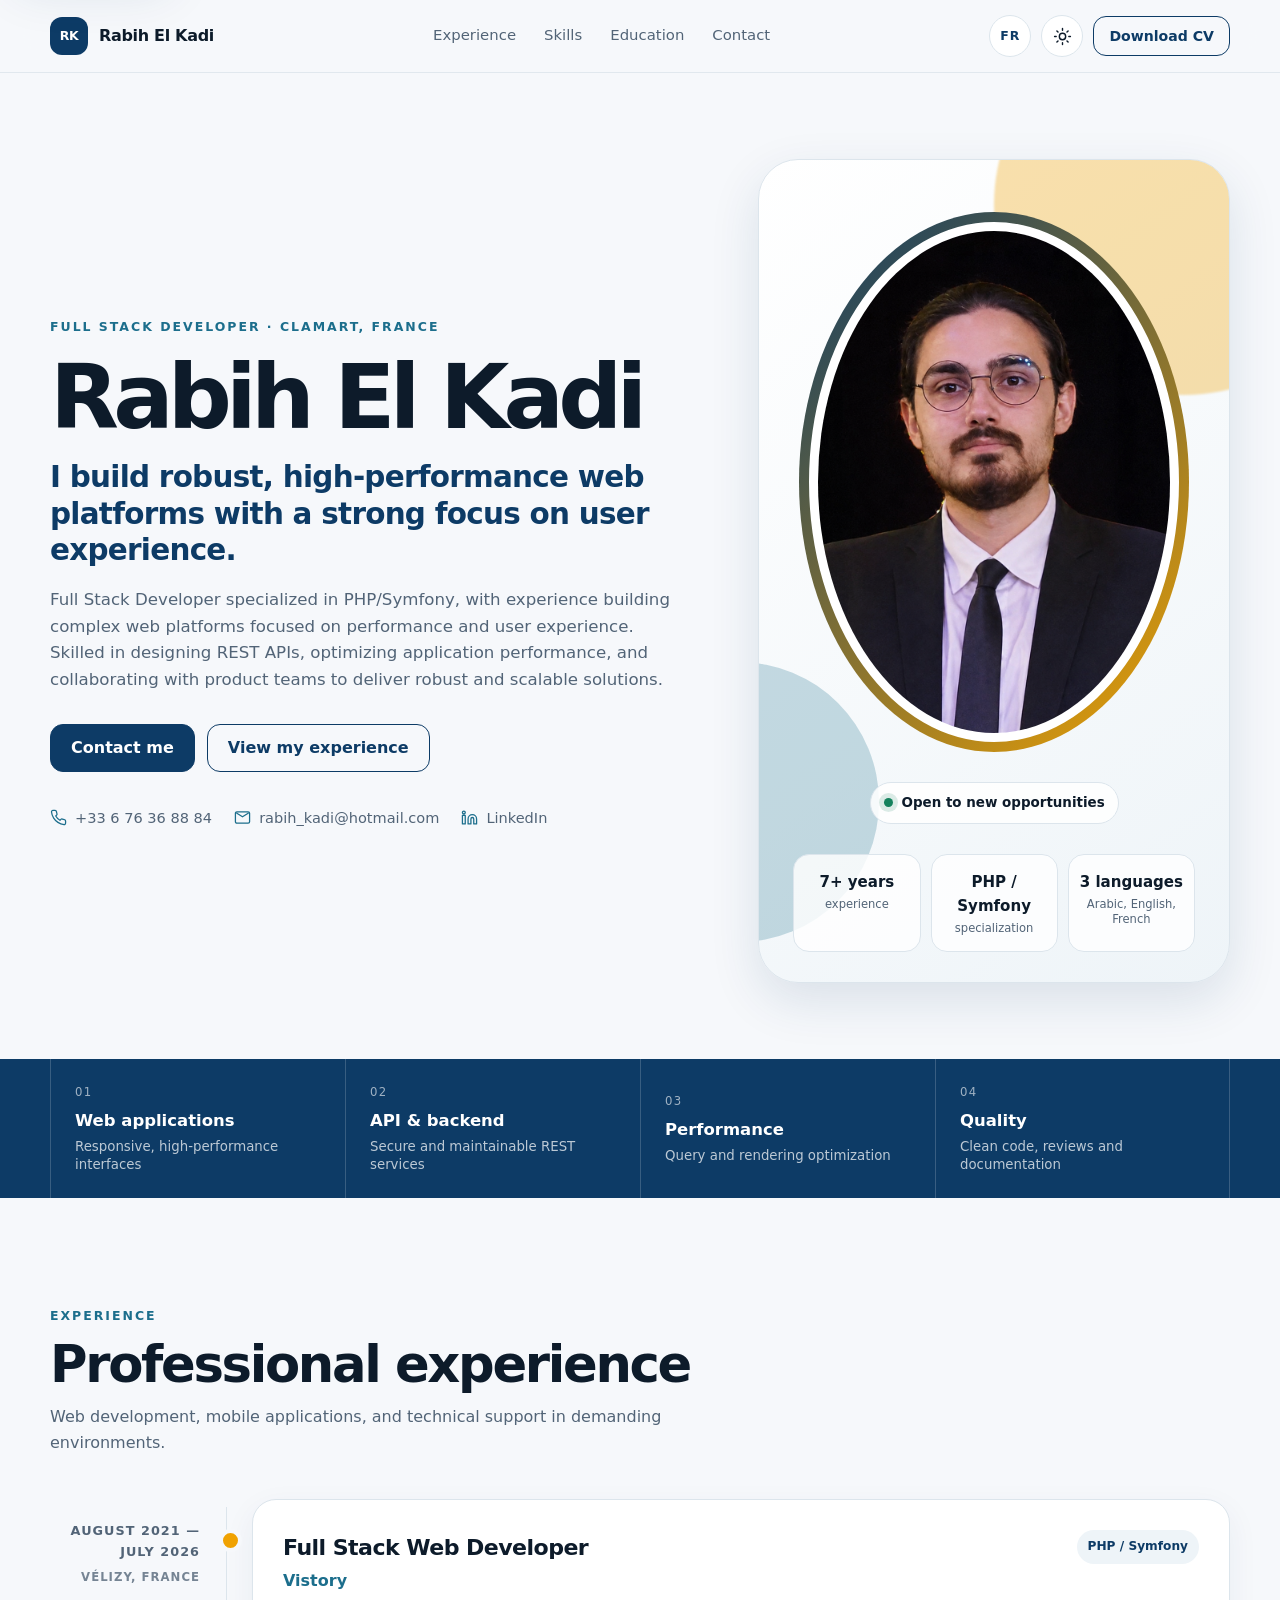
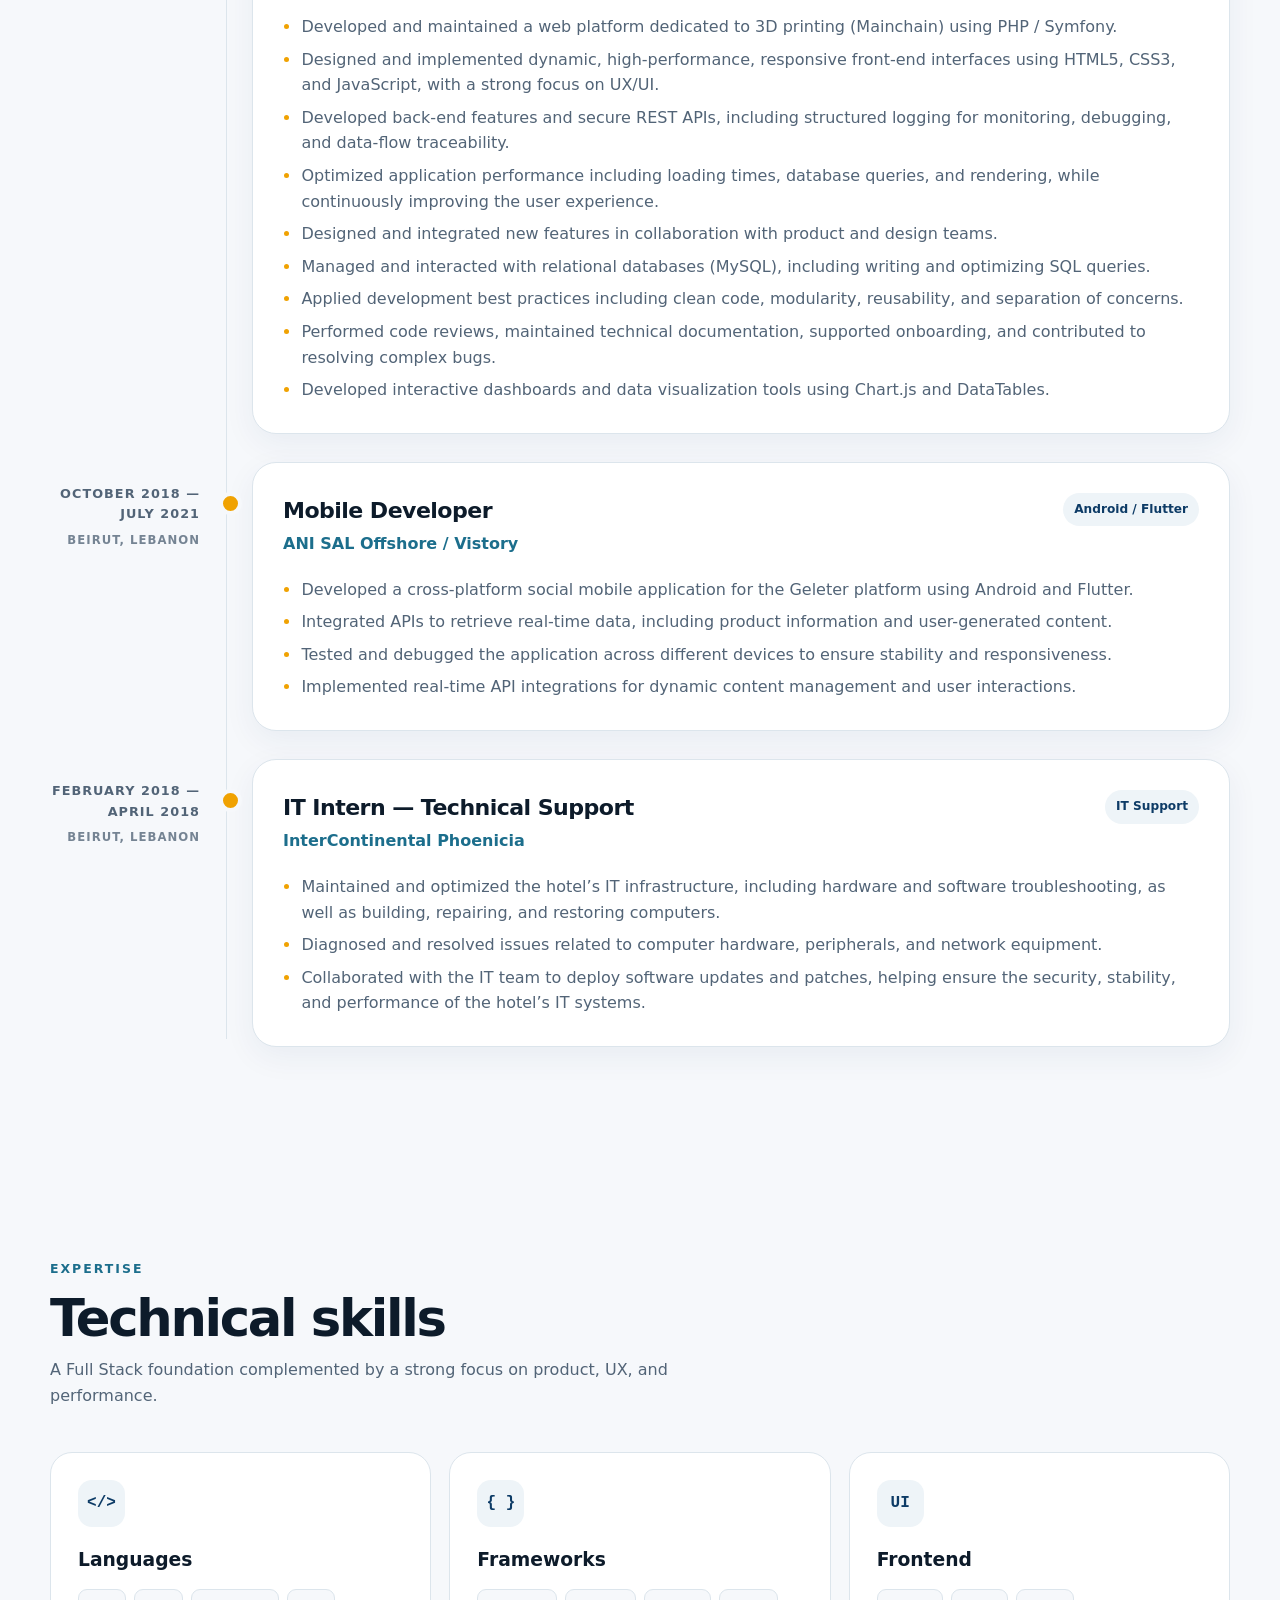
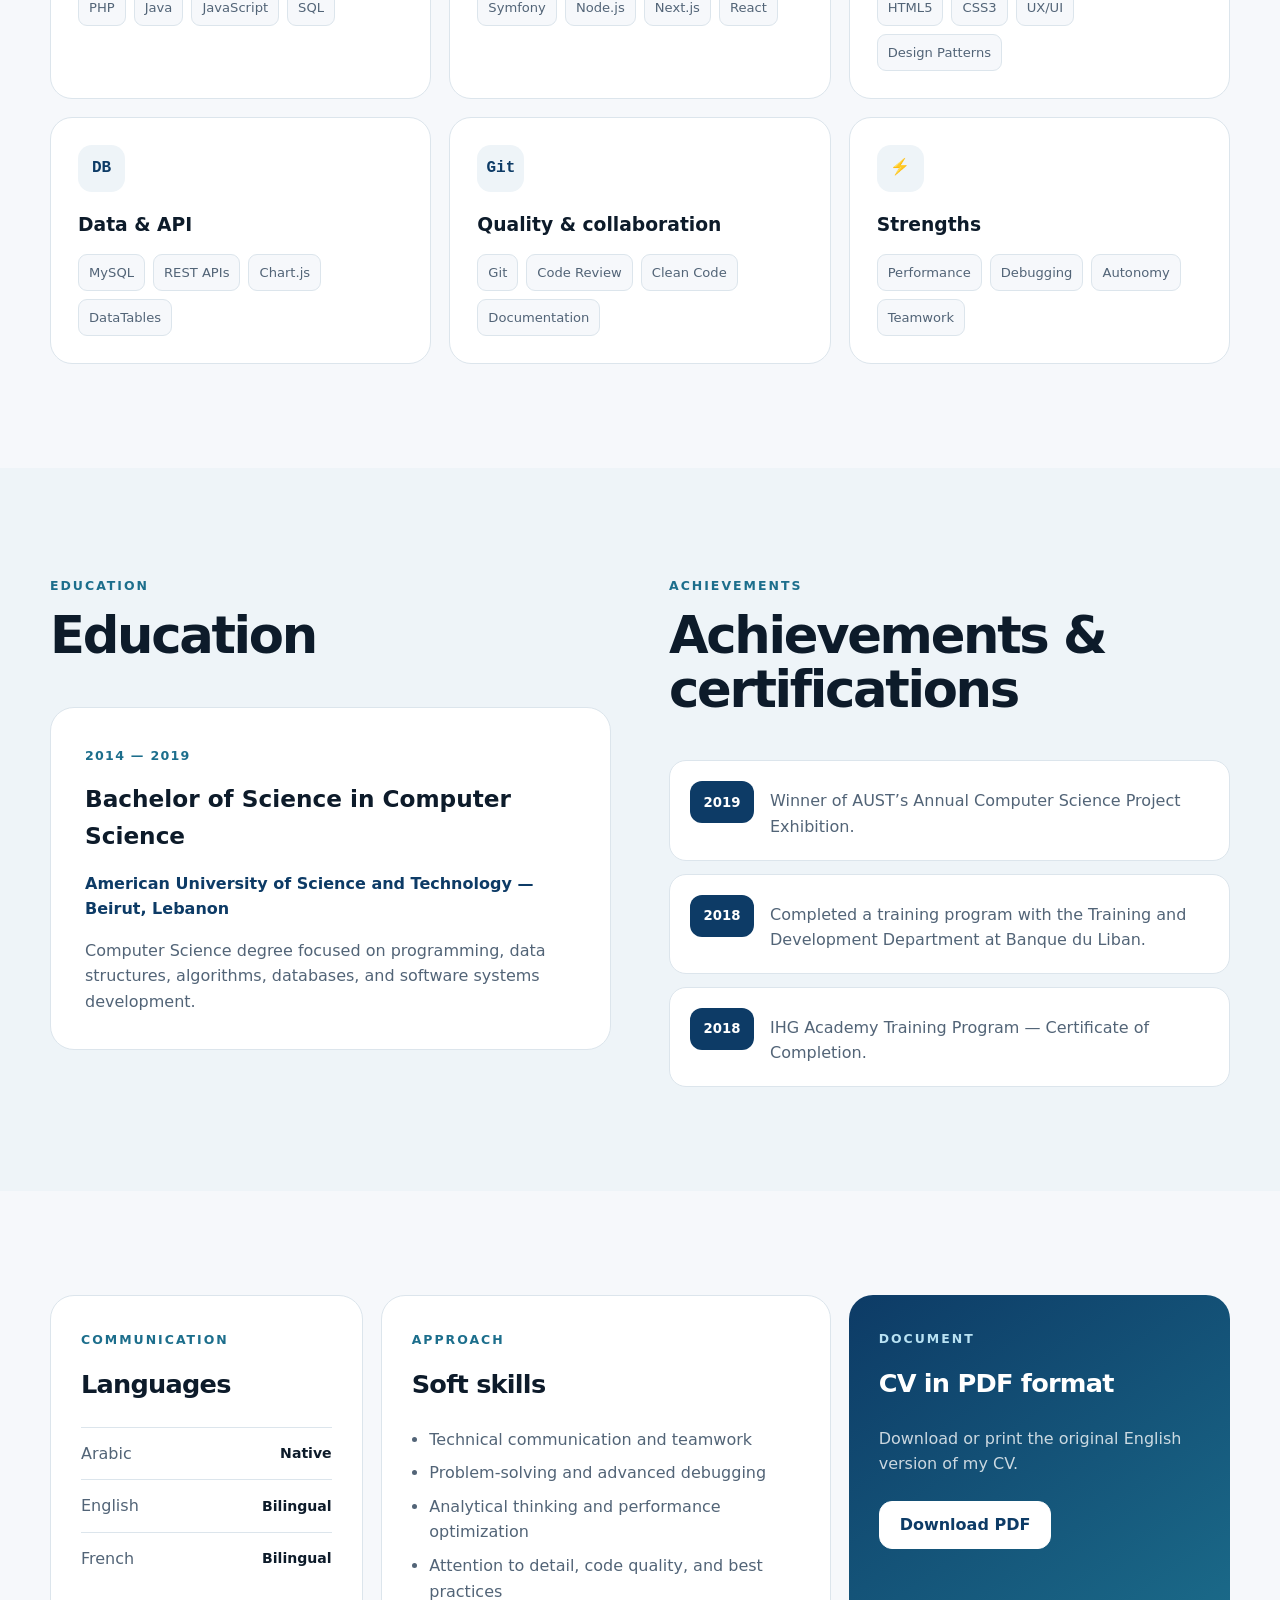
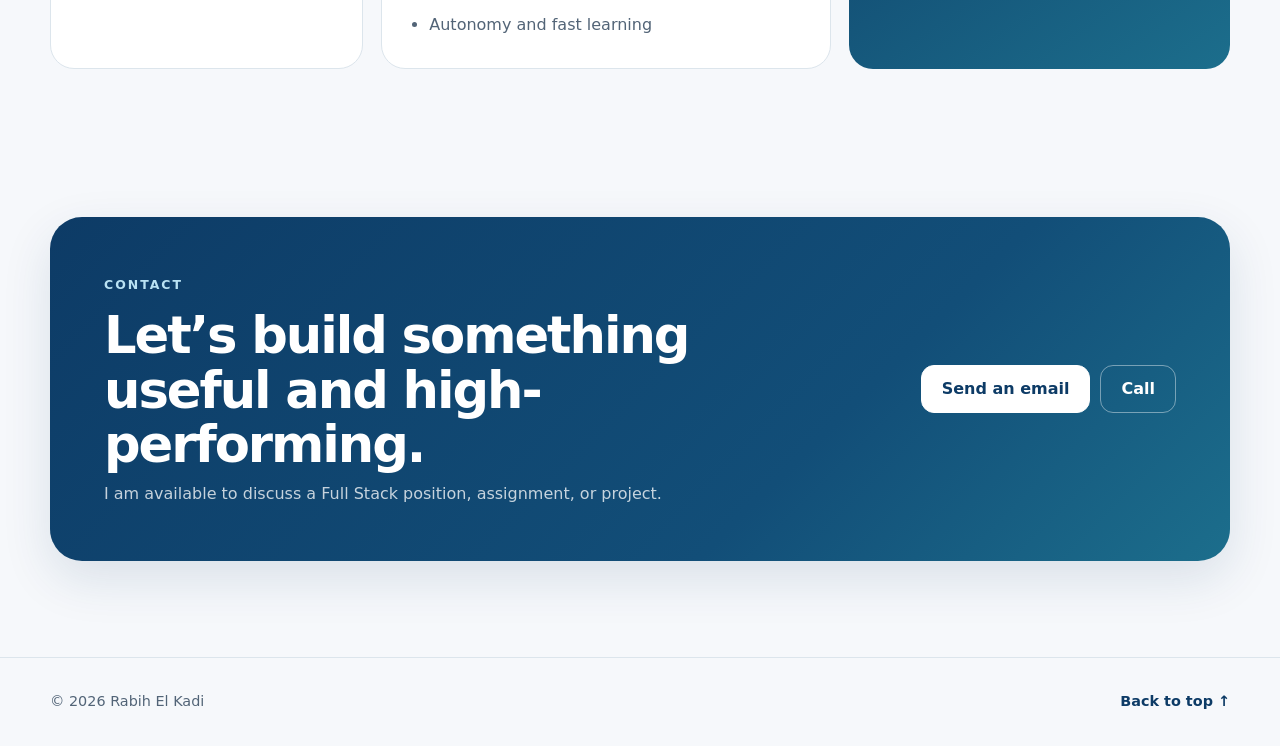
==== en.html @ 02b6abef "Add files via upload Added french/english variation" ====
<!DOCTYPE html>

<html data-theme="light" lang="en">
<head>
<meta charset="utf-8"/>
<meta content="width=device-width, initial-scale=1" name="viewport"/>
<meta content="Online CV of Rabih El Kadi, Full Stack Developer specialized in PHP, Symfony, JavaScript, REST APIs, and web performance." name="description"/>
<meta content="#0d3b66" name="theme-color"/>
<meta content="Rabih El Kadi — Full Stack Developer" property="og:title"/>
<meta content="Full Stack Developer specialized in PHP/Symfony, REST APIs, web performance, and user experience." property="og:description"/>
<meta content="website" property="og:type"/><meta content="en_US" property="og:locale"/>
<title>Rabih El Kadi — Full Stack Developer</title>
<link href="data:image/svg+xml,%3Csvg xmlns='http://www.w3.org/2000/svg' viewBox='0 0 64 64'%3E%3Crect width='64' height='64' rx='16' fill='%230d3b66'/%3E%3Ctext x='50%25' y='54%25' text-anchor='middle' dominant-baseline='middle' font-family='Arial' font-size='26' font-weight='700' fill='white'%3ERK%3C/text%3E%3C/svg%3E" rel="icon"/><link href="index.html" hreflang="fr" rel="alternate"/><link href="en.html" hreflang="en" rel="alternate"/><link href="index.html" hreflang="x-default" rel="alternate"/>
<link href="styles.css" rel="stylesheet"/>
<script type="application/ld+json">
{
  "@context": "https://schema.org",
  "@type": "Person",
  "name": "Rabih El Kadi",
  "jobTitle": "Full Stack Developer",
  "email": "mailto:rabih_kadi@hotmail.com",
  "telephone": "+33676368884",
  "address": {
    "@type": "PostalAddress",
    "addressLocality": "Clamart",
    "postalCode": "92140",
    "addressCountry": "FR"
  },
  "sameAs": [
    "https://www.linkedin.com/in/rabihelkadi/"
  ]
}
</script>
</head>
<body>
<a class="skip-link" href="#main">Skip to content</a>
<header class="site-header" id="top">
<div class="nav-shell">
<a aria-label="Rabih El Kadi home" class="brand" href="#top">
<span class="brand-mark">RK</span>
<span>Rabih El Kadi</span>
</a>
<nav aria-label="Main navigation" class="desktop-nav">
<a href="#experience">Experience</a>
<a href="#competences">Skills</a>
<a href="#formation">Education</a>
<a href="#contact">Contact</a>
</nav>
<div class="header-actions"><a aria-label="Voir le site en français" class="language-toggle" href="index.html" hreflang="fr" title="Version française">FR</a>
<button aria-label="Enable dark theme" class="icon-button" id="theme-toggle" title="Change theme" type="button">
<svg aria-hidden="true" class="sun-icon" viewbox="0 0 24 24"><path d="M12 4V2m0 20v-2M4 12H2m20 0h-2m-2.34-5.66 1.42-1.42M4.92 19.08l1.42-1.42m0-11.32L4.92 4.92m14.16 14.16-1.42-1.42M16 12a4 4 0 1 1-8 0 4 4 0 0 1 8 0Z"></path></svg>
<svg aria-hidden="true" class="moon-icon" viewbox="0 0 24 24"><path d="M21 12.79A9 9 0 1 1 11.21 3 7 7 0 0 0 21 12.79Z"></path></svg>
</button>
<a class="button button-small button-outline" download="" href="assets/Rabih-El-Kadi-CV-EN.pdf">Download CV</a>
</div>
</div>
</header>
<main id="main">
<section aria-labelledby="hero-title" class="hero section-shell">
<div class="hero-copy reveal">
<span class="eyebrow">Full Stack Developer · Clamart, France</span>
<h1 id="hero-title">Rabih El Kadi</h1>
<p class="hero-title">I build robust, high-performance web platforms with a strong focus on user experience.</p>
<p class="hero-summary">Full Stack Developer specialized in PHP/Symfony, with experience building complex web platforms focused on performance and user experience. Skilled in designing REST APIs, optimizing application performance, and collaborating with product teams to deliver robust and scalable solutions.</p>
<div class="hero-actions">
<a class="button" href="mailto:rabih_kadi@hotmail.com">Contact me</a>
<a class="button button-outline" href="#experience">View my experience</a>
</div>
<div aria-label="Main contact details" class="contact-row">
<a href="tel:+33676368884">
<svg aria-hidden="true" viewbox="0 0 24 24"><path d="M22 16.92v3a2 2 0 0 1-2.18 2 19.79 19.79 0 0 1-8.63-3.07 19.5 19.5 0 0 1-6-6A19.79 19.79 0 0 1 2.12 4.18 2 2 0 0 1 4.11 2h3a2 2 0 0 1 2 1.72c.13.96.36 1.9.69 2.8a2 2 0 0 1-.45 2.11L8.09 9.91a16 16 0 0 0 6 6l1.28-1.28a2 2 0 0 1 2.11-.45c.9.33 1.84.56 2.8.69A2 2 0 0 1 22 16.92Z"></path></svg>
            +33 6 76 36 88 84
          </a>
<a href="mailto:rabih_kadi@hotmail.com">
<svg aria-hidden="true" viewbox="0 0 24 24"><path d="M4 4h16a2 2 0 0 1 2 2v12a2 2 0 0 1-2 2H4a2 2 0 0 1-2-2V6a2 2 0 0 1 2-2Zm0 2 8 5 8-5"></path></svg>
            rabih_kadi@hotmail.com
          </a>
<a href="https://www.linkedin.com/in/rabihelkadi/" rel="noreferrer" target="_blank">
<svg aria-hidden="true" viewbox="0 0 24 24"><path d="M16 8a6 6 0 0 1 6 6v7h-4v-7a2 2 0 0 0-4 0v7h-4v-7a6 6 0 0 1 6-6ZM2 9h4v12H2zM4 3a2 2 0 1 1 0 4 2 2 0 0 1 0-4Z"></path></svg>
            LinkedIn
          </a>
</div>
</div>
<div aria-label="Portrait of Rabih El Kadi" class="hero-visual reveal">
<div class="portrait-card">
<div class="portrait-ring">
<img alt="Professional portrait of Rabih El Kadi" height="520" src="assets/rabih-profile.png" width="520"/>
</div>
<div class="availability"><span></span>Open to new opportunities</div>
<div class="quick-facts">
<div><strong>7+ years</strong><span>experience</span></div>
<div><strong>PHP / Symfony</strong><span>specialization</span></div>
<div><strong>3 languages</strong><span>Arabic, English, French</span></div>
</div>
</div>
</div>
</section>
<section aria-label="Areas of expertise" class="impact-strip">
<div class="section-shell impact-grid">
<div><span>01</span><strong>Web applications</strong><small>Responsive, high-performance interfaces</small></div>
<div><span>02</span><strong>API &amp; backend</strong><small>Secure and maintainable REST services</small></div>
<div><span>03</span><strong>Performance</strong><small>Query and rendering optimization</small></div>
<div><span>04</span><strong>Quality</strong><small>Clean code, reviews and documentation</small></div>
</div>
</section>
<section aria-labelledby="experience-title" class="content-section section-shell" id="experience">
<div class="section-heading reveal">
<span class="eyebrow">Experience</span>
<h2 id="experience-title">Professional experience</h2>
<p>Web development, mobile applications, and technical support in demanding environments.</p>
</div>
<div class="timeline">
<article class="timeline-item reveal">
<div class="timeline-meta">
<span>August 2021 — July 2026</span>
<span>Vélizy, France</span>
</div>
<div class="timeline-card">
<div class="role-heading">
<div><h3>Full Stack Web Developer</h3><p>Vistory</p></div>
<span class="role-tag">PHP / Symfony</span>
</div>
<ul>
<li>Developed and maintained a web platform dedicated to 3D printing (Mainchain) using PHP / Symfony.</li>
<li>Designed and implemented dynamic, high-performance, responsive front-end interfaces using HTML5, CSS3, and JavaScript, with a strong focus on UX/UI.</li>
<li>Developed back-end features and secure REST APIs, including structured logging for monitoring, debugging, and data-flow traceability.</li>
<li>Optimized application performance including loading times, database queries, and rendering, while continuously improving the user experience.</li>
<li>Designed and integrated new features in collaboration with product and design teams.</li>
<li>Managed and interacted with relational databases (MySQL), including writing and optimizing SQL queries.</li>
<li>Applied development best practices including clean code, modularity, reusability, and separation of concerns.</li>
<li>Performed code reviews, maintained technical documentation, supported onboarding, and contributed to resolving complex bugs.</li>
<li>Developed interactive dashboards and data visualization tools using Chart.js and DataTables.</li>
</ul>
</div>
</article>
<article class="timeline-item reveal">
<div class="timeline-meta">
<span>October 2018 — July 2021</span>
<span>Beirut, Lebanon</span>
</div>
<div class="timeline-card">
<div class="role-heading">
<div><h3>Mobile Developer</h3><p>ANI SAL Offshore / Vistory</p></div>
<span class="role-tag">Android / Flutter</span>
</div>
<ul>
<li>Developed a cross-platform social mobile application for the Geleter platform using Android and Flutter.</li>
<li>Integrated APIs to retrieve real-time data, including product information and user-generated content.</li>
<li>Tested and debugged the application across different devices to ensure stability and responsiveness.</li>
<li>Implemented real-time API integrations for dynamic content management and user interactions.</li>
</ul>
</div>
</article>
<article class="timeline-item reveal">
<div class="timeline-meta">
<span>February 2018 — April 2018</span>
<span>Beirut, Lebanon</span>
</div>
<div class="timeline-card">
<div class="role-heading">
<div><h3>IT Intern — Technical Support</h3><p>InterContinental Phoenicia</p></div>
<span class="role-tag">IT Support</span>
</div>
<ul>
<li>Maintained and optimized the hotel’s IT infrastructure, including hardware and software troubleshooting, as well as building, repairing, and restoring computers.</li>
<li>Diagnosed and resolved issues related to computer hardware, peripherals, and network equipment.</li>
<li>Collaborated with the IT team to deploy software updates and patches, helping ensure the security, stability, and performance of the hotel’s IT systems.</li>
</ul>
</div>
</article>
</div>
</section>
<section aria-labelledby="skills-title" class="content-section section-shell" id="competences">
<div class="section-heading reveal">
<span class="eyebrow">Expertise</span>
<h2 id="skills-title">Technical skills</h2>
<p>A Full Stack foundation complemented by a strong focus on product, UX, and performance.</p>
</div>
<div class="skills-grid">
<article class="skill-card reveal">
<div class="skill-icon">&lt;/&gt;</div>
<h3>Languages</h3>
<div class="tag-list"><span>PHP</span><span>Java</span><span>JavaScript</span><span>SQL</span></div>
</article>
<article class="skill-card reveal">
<div class="skill-icon">{ }</div>
<h3>Frameworks</h3>
<div class="tag-list"><span>Symfony</span><span>Node.js</span><span>Next.js</span><span>React</span></div>
</article>
<article class="skill-card reveal">
<div class="skill-icon">UI</div>
<h3>Frontend</h3>
<div class="tag-list"><span>HTML5</span><span>CSS3</span><span>UX/UI</span><span>Design Patterns</span></div>
</article>
<article class="skill-card reveal">
<div class="skill-icon">DB</div>
<h3>Data &amp; API</h3>
<div class="tag-list"><span>MySQL</span><span>REST APIs</span><span>Chart.js</span><span>DataTables</span></div>
</article>
<article class="skill-card reveal">
<div class="skill-icon">Git</div>
<h3>Quality &amp; collaboration</h3>
<div class="tag-list"><span>Git</span><span>Code Review</span><span>Clean Code</span><span>Documentation</span></div>
</article>
<article class="skill-card reveal">
<div class="skill-icon">⚡</div>
<h3>Strengths</h3>
<div class="tag-list"><span>Performance</span><span>Debugging</span><span>Autonomy</span><span>Teamwork</span></div>
</article>
</div>
</section>
<section aria-labelledby="education-title" class="content-section alternate" id="formation">
<div class="section-shell two-column">
<div>
<div class="section-heading reveal">
<span class="eyebrow">Education</span>
<h2 id="education-title">Education</h2>
</div>
<article class="feature-card reveal">
<span class="feature-year">2014 — 2019</span>
<h3>Bachelor of Science in Computer Science</h3>
<p class="feature-place">American University of Science and Technology — Beirut, Lebanon</p>
<p>Computer Science degree focused on programming, data structures, algorithms, databases, and software systems development.</p>
</article>
</div>
<div>
<div class="section-heading reveal">
<span class="eyebrow">Achievements</span>
<h2>Achievements &amp; certifications</h2>
</div>
<div class="achievement-list">
<div class="achievement reveal"><span>2019</span><p>Winner of AUST’s Annual Computer Science Project Exhibition.</p></div>
<div class="achievement reveal"><span>2018</span><p>Completed a training program with the Training and Development Department at Banque du Liban.</p></div>
<div class="achievement reveal"><span>2018</span><p>IHG Academy Training Program — Certificate of Completion.</p></div>
</div>
</div>
</div>
</section>
<section aria-labelledby="languages-title" class="content-section section-shell">
<div class="three-column">
<article class="info-card reveal">
<span class="eyebrow">Communication</span>
<h2 id="languages-title">Languages</h2>
<div class="language-row"><span>Arabic</span><strong>Native</strong></div>
<div class="language-row"><span>English</span><strong>Bilingual</strong></div>
<div class="language-row"><span>French</span><strong>Bilingual</strong></div>
</article>
<article class="info-card reveal">
<span class="eyebrow">Approach</span>
<h2>Soft skills</h2>
<ul class="plain-list">
<li>Technical communication and teamwork</li>
<li>Problem-solving and advanced debugging</li>
<li>Analytical thinking and performance optimization</li>
<li>Attention to detail, code quality, and best practices</li>
<li>Autonomy and fast learning</li>
</ul>
</article>
<article class="info-card accent-card reveal">
<span class="eyebrow">Document</span>
<h2>CV in PDF format</h2>
<p>Download or print the original English version of my CV.</p>
<a class="button button-light" download="" href="assets/Rabih-El-Kadi-CV-EN.pdf">Download PDF</a>
</article>
</div>
</section>
<section aria-labelledby="contact-title" class="contact-section" id="contact">
<div class="section-shell contact-card reveal">
<div>
<span class="eyebrow">Contact</span>
<h2 id="contact-title">Let’s build something useful and high-performing.</h2>
<p>I am available to discuss a Full Stack position, assignment, or project.</p>
</div>
<div class="contact-actions">
<a class="button button-light" href="mailto:rabih_kadi@hotmail.com">Send an email</a>
<a class="button button-ghost" href="tel:+33676368884">Call</a>
</div>
</div>
</section>
</main>
<footer>
<div class="section-shell footer-shell">
<p>© <span id="year"></span> Rabih El Kadi</p>
<a href="#top">Back to top ↑</a>
</div>
</footer>
<script src="script.js"></script>
</body>
</html>
---- styles.css ----
:root {
  --bg: #f6f8fb;
  --surface: #ffffff;
  --surface-soft: #eef4f8;
  --text: #0d1b2a;
  --muted: #526477;
  --line: #dce5ec;
  --primary: #0d3b66;
  --primary-2: #1c6e8c;
  --accent: #f0a202;
  --success: #16825d;
  --shadow: 0 18px 50px rgba(13, 59, 102, .12);
  --radius: 24px;
  --max: 1180px;
}

html[data-theme="dark"] {
  --bg: #08111c;
  --surface: #101e2c;
  --surface-soft: #132638;
  --text: #eef5fb;
  --muted: #a9bac8;
  --line: #263b4d;
  --primary: #6bb6dc;
  --primary-2: #8ac8e8;
  --accent: #ffc857;
  --shadow: 0 18px 50px rgba(0,0,0,.25);
}

* { box-sizing: border-box; }
html { scroll-behavior: smooth; }
body {
  margin: 0;
  font-family: Inter, ui-sans-serif, system-ui, -apple-system, BlinkMacSystemFont, "Segoe UI", sans-serif;
  background: var(--bg);
  color: var(--text);
  line-height: 1.6;
  -webkit-font-smoothing: antialiased;
}
a { color: inherit; text-decoration: none; }
button, a { -webkit-tap-highlight-color: transparent; }
img { max-width: 100%; display: block; }
svg { fill: none; stroke: currentColor; stroke-width: 1.8; stroke-linecap: round; stroke-linejoin: round; }

.skip-link { position: fixed; left: 1rem; top: -5rem; z-index: 999; background: var(--surface); padding: .8rem 1rem; border-radius: 10px; box-shadow: var(--shadow); }
.skip-link:focus { top: 1rem; }
.section-shell { width: min(calc(100% - 40px), var(--max)); margin: 0 auto; }
.content-section { padding: 104px 0; }
.alternate { background: var(--surface-soft); }

.site-header {
  position: sticky;
  top: 0;
  z-index: 100;
  border-bottom: 1px solid color-mix(in srgb, var(--line) 82%, transparent);
  background: color-mix(in srgb, var(--bg) 85%, transparent);
  backdrop-filter: blur(18px);
}
.nav-shell { min-height: 72px; width: min(calc(100% - 40px), var(--max)); margin: 0 auto; display: flex; align-items: center; justify-content: space-between; gap: 24px; }
.brand { display: inline-flex; align-items: center; gap: 11px; font-weight: 800; letter-spacing: -.02em; }
.brand-mark { width: 38px; height: 38px; display: grid; place-items: center; border-radius: 12px; background: var(--primary); color: var(--surface); font-size: .78rem; }
html[data-theme="dark"] .brand-mark { color: #08111c; }
.desktop-nav { display: flex; gap: 28px; font-size: .93rem; color: var(--muted); }
.desktop-nav a { transition: color .2s ease; }
.desktop-nav a:hover { color: var(--primary); }
.header-actions { display: flex; align-items: center; gap: 10px; }
.language-toggle {
  min-width: 42px;
  height: 42px;
  display: inline-grid;
  place-items: center;
  padding: 0 10px;
  border-radius: 999px;
  border: 1px solid var(--line);
  background: var(--surface);
  color: var(--primary);
  font-size: .78rem;
  font-weight: 850;
  letter-spacing: .08em;
  transition: transform .2s ease, border-color .2s ease, background .2s ease;
}
.language-toggle:hover {
  transform: translateY(-1px);
  border-color: var(--primary);
  background: var(--surface-soft);
}

.icon-button { width: 42px; height: 42px; display: grid; place-items: center; border-radius: 50%; border: 1px solid var(--line); color: var(--text); background: var(--surface); cursor: pointer; }
.icon-button svg { width: 19px; }
.moon-icon { display: none; }
html[data-theme="dark"] .sun-icon { display: none; }
html[data-theme="dark"] .moon-icon { display: block; }

.button { display: inline-flex; align-items: center; justify-content: center; gap: 8px; min-height: 48px; padding: 0 20px; border-radius: 13px; background: var(--primary); color: #fff; font-weight: 750; border: 1px solid var(--primary); transition: transform .2s ease, box-shadow .2s ease, background .2s ease; }
.button:hover { transform: translateY(-2px); box-shadow: 0 12px 24px rgba(13,59,102,.18); }
.button-small { min-height: 40px; padding: 0 15px; font-size: .88rem; }
.button-outline { background: transparent; color: var(--primary); }
.button-light { background: #fff; color: #0d3b66; border-color: #fff; }
.button-ghost { background: transparent; color: #fff; border-color: rgba(255,255,255,.42); }

.hero { min-height: calc(100vh - 72px); padding: 86px 0 76px; display: grid; grid-template-columns: 1.15fr .85fr; align-items: center; gap: 70px; }
.eyebrow { display: inline-block; color: var(--primary-2); font-size: .78rem; line-height: 1.2; text-transform: uppercase; letter-spacing: .16em; font-weight: 850; }
.hero h1 { margin: 18px 0 6px; font-size: clamp(3.3rem, 7vw, 6.4rem); line-height: .92; letter-spacing: -.065em; }
.hero-title { margin: 20px 0 18px; max-width: 760px; font-size: clamp(1.3rem, 2.3vw, 2rem); line-height: 1.25; letter-spacing: -.025em; font-weight: 720; color: var(--primary); }
.hero-summary { margin: 0; max-width: 760px; color: var(--muted); font-size: 1.04rem; }
.hero-actions { display: flex; flex-wrap: wrap; gap: 12px; margin-top: 30px; }
.contact-row { margin-top: 34px; display: flex; flex-wrap: wrap; gap: 12px 22px; color: var(--muted); font-size: .91rem; }
.contact-row a { display: inline-flex; gap: 8px; align-items: center; }
.contact-row svg { width: 17px; height: 17px; color: var(--primary-2); }

.hero-visual { position: relative; }
.portrait-card { position: relative; min-height: 600px; padding: 44px 34px 30px; border: 1px solid var(--line); border-radius: 40px; background: linear-gradient(145deg, var(--surface), var(--surface-soft)); box-shadow: var(--shadow); overflow: hidden; }
.portrait-card::before { content: ""; position: absolute; width: 380px; height: 380px; border-radius: 50%; right: -145px; top: -145px; background: color-mix(in srgb, var(--accent) 32%, transparent); filter: blur(1px); }
.portrait-card::after { content: ""; position: absolute; width: 280px; height: 280px; border-radius: 50%; left: -160px; bottom: 40px; background: color-mix(in srgb, var(--primary-2) 24%, transparent); }
.portrait-ring { position: relative; z-index: 2; width: min(100%, 390px); margin: 8px auto 30px; padding: 10px; border-radius: 50%; background: linear-gradient(135deg, var(--primary), var(--accent)); }
.portrait-ring img { aspect-ratio: 1; object-fit: cover; object-position: center 36%; border-radius: 50%; border: 9px solid var(--surface); background: #fff; }
.availability { position: relative; z-index: 2; display: flex; align-items: center; justify-content: center; gap: 9px; width: fit-content; margin: 0 auto 30px; padding: 9px 13px; border: 1px solid var(--line); border-radius: 999px; background: color-mix(in srgb, var(--surface) 88%, transparent); font-size: .84rem; font-weight: 700; }
.availability span { width: 9px; height: 9px; border-radius: 50%; background: var(--success); box-shadow: 0 0 0 5px color-mix(in srgb, var(--success) 15%, transparent); }
.quick-facts { position: relative; z-index: 2; display: grid; grid-template-columns: repeat(3, 1fr); gap: 10px; }
.quick-facts div { padding: 15px 8px; text-align: center; border: 1px solid var(--line); border-radius: 16px; background: color-mix(in srgb, var(--surface) 82%, transparent); }
.quick-facts strong, .quick-facts span { display: block; }
.quick-facts strong { font-size: .94rem; }
.quick-facts span { margin-top: 3px; color: var(--muted); font-size: .72rem; line-height: 1.3; }

.impact-strip { background: var(--primary); color: #fff; }
.impact-grid { display: grid; grid-template-columns: repeat(4, 1fr); }
.impact-grid > div { min-height: 138px; display: flex; flex-direction: column; justify-content: center; padding: 24px; border-left: 1px solid rgba(255,255,255,.18); }
.impact-grid > div:last-child { border-right: 1px solid rgba(255,255,255,.18); }
.impact-grid span { font-size: .73rem; opacity: .6; letter-spacing: .12em; }
.impact-grid strong { margin-top: 7px; font-size: 1.03rem; }
.impact-grid small { margin-top: 3px; opacity: .72; line-height: 1.35; }

.section-heading { max-width: 720px; margin-bottom: 44px; }
.section-heading h2 { margin: 11px 0 12px; font-size: clamp(2rem, 4vw, 3.5rem); line-height: 1.05; letter-spacing: -.045em; }
.section-heading p { margin: 0; color: var(--muted); }
.timeline { position: relative; display: grid; gap: 28px; }
.timeline::before { content: ""; position: absolute; left: 176px; top: 8px; bottom: 8px; width: 1px; background: var(--line); }
.timeline-item { display: grid; grid-template-columns: 150px 1fr; gap: 52px; position: relative; }
.timeline-item::before { content: ""; position: absolute; left: 169px; top: 30px; width: 15px; height: 15px; border-radius: 50%; background: var(--accent); border: 4px solid var(--bg); }
.timeline-meta { padding-top: 22px; color: var(--muted); font-size: .8rem; text-transform: uppercase; letter-spacing: .08em; font-weight: 750; text-align: right; }
.timeline-meta span { display: block; }
.timeline-meta span + span { margin-top: 6px; font-size: .73rem; opacity: .78; }
.timeline-card { padding: 30px; border: 1px solid var(--line); border-radius: var(--radius); background: var(--surface); box-shadow: 0 10px 32px rgba(13,59,102,.06); }
.role-heading { display: flex; align-items: flex-start; justify-content: space-between; gap: 20px; margin-bottom: 20px; }
.role-heading h3 { margin: 0; font-size: 1.38rem; letter-spacing: -.025em; }
.role-heading p { margin: 3px 0 0; color: var(--primary-2); font-weight: 750; }
.role-tag { flex: 0 0 auto; padding: 7px 11px; border-radius: 999px; background: var(--surface-soft); color: var(--primary); font-size: .76rem; font-weight: 800; }
.timeline-card ul { margin: 0; padding-left: 1.15rem; color: var(--muted); }
.timeline-card li + li { margin-top: 7px; }
.timeline-card li::marker { color: var(--accent); }

.skills-grid { display: grid; grid-template-columns: repeat(3, 1fr); gap: 18px; }
.skill-card { padding: 27px; border: 1px solid var(--line); border-radius: 22px; background: var(--surface); transition: transform .25s ease, box-shadow .25s ease; }
.skill-card:hover { transform: translateY(-4px); box-shadow: var(--shadow); }
.skill-icon { width: 47px; height: 47px; display: grid; place-items: center; border-radius: 14px; background: var(--surface-soft); color: var(--primary); font-family: ui-monospace, SFMono-Regular, Menlo, monospace; font-weight: 900; }
.skill-card h3 { margin: 18px 0 14px; }
.tag-list { display: flex; flex-wrap: wrap; gap: 8px; }
.tag-list span { padding: 7px 10px; border-radius: 9px; background: var(--bg); color: var(--muted); font-size: .82rem; border: 1px solid var(--line); }

.two-column { display: grid; grid-template-columns: 1fr 1fr; gap: 58px; }
.feature-card { padding: 34px; border-radius: var(--radius); background: var(--surface); border: 1px solid var(--line); }
.feature-year { color: var(--primary-2); font-size: .79rem; font-weight: 850; letter-spacing: .1em; text-transform: uppercase; }
.feature-card h3 { margin: 13px 0 7px; font-size: 1.45rem; }
.feature-place { color: var(--primary); font-weight: 750; }
.feature-card p:last-child { color: var(--muted); margin-bottom: 0; }
.achievement-list { display: grid; gap: 13px; }
.achievement { display: grid; grid-template-columns: 64px 1fr; gap: 16px; align-items: start; padding: 20px; border-radius: 17px; border: 1px solid var(--line); background: var(--surface); }
.achievement span { display: grid; place-items: center; min-height: 42px; border-radius: 12px; background: var(--primary); color: #fff; font-weight: 850; font-size: .83rem; }
.achievement p { margin: 7px 0 0; color: var(--muted); }

.three-column { display: grid; grid-template-columns: .82fr 1.18fr 1fr; gap: 18px; }
.info-card { padding: 30px; border-radius: var(--radius); border: 1px solid var(--line); background: var(--surface); }
.info-card h2 { margin: 12px 0 22px; font-size: 1.6rem; letter-spacing: -.03em; }
.language-row { display: flex; align-items: center; justify-content: space-between; gap: 20px; padding: 13px 0; border-top: 1px solid var(--line); color: var(--muted); }
.language-row strong { color: var(--text); font-size: .88rem; text-align: right; }
.plain-list { margin: 0; padding-left: 1.1rem; color: var(--muted); }
.plain-list li + li { margin-top: 8px; }
.accent-card { color: #fff; background: linear-gradient(145deg, #0d3b66, #1c6e8c); border: 0; }
.accent-card .eyebrow { color: #b9e2f3; }
.accent-card p { color: rgba(255,255,255,.78); margin-bottom: 24px; }

.contact-section { padding: 44px 0 96px; }
.contact-card { padding: 54px; border-radius: 32px; color: #fff; background: linear-gradient(135deg, #0d3b66, #124e78 65%, #1c6e8c); display: flex; align-items: center; justify-content: space-between; gap: 38px; box-shadow: var(--shadow); }
.contact-card .eyebrow { color: #b9e2f3; }
.contact-card h2 { margin: 12px 0 10px; max-width: 700px; font-size: clamp(2rem, 4vw, 3.4rem); line-height: 1.06; letter-spacing: -.04em; }
.contact-card p { margin: 0; color: rgba(255,255,255,.76); }
.contact-actions { display: flex; flex-wrap: wrap; gap: 10px; flex: 0 0 auto; }

footer { border-top: 1px solid var(--line); }
.footer-shell { min-height: 88px; display: flex; align-items: center; justify-content: space-between; color: var(--muted); font-size: .9rem; }
.footer-shell a { color: var(--primary); font-weight: 750; }

.reveal { opacity: 0; transform: translateY(18px); transition: opacity .6s ease, transform .6s ease; }
.reveal.visible { opacity: 1; transform: none; }

@media (max-width: 980px) {
  .desktop-nav { display: none; }
  .hero { grid-template-columns: 1fr; min-height: auto; padding-top: 64px; }
  .hero-copy { max-width: 820px; }
  .hero-visual { max-width: 620px; width: 100%; margin: 0 auto; }
  .portrait-card { min-height: auto; }
  .impact-grid { grid-template-columns: 1fr 1fr; }
  .impact-grid > div:nth-child(2) { border-right: 1px solid rgba(255,255,255,.18); }
  .impact-grid > div:nth-child(-n+2) { border-bottom: 1px solid rgba(255,255,255,.18); }
  .skills-grid { grid-template-columns: 1fr 1fr; }
  .two-column { grid-template-columns: 1fr; }
  .three-column { grid-template-columns: 1fr 1fr; }
  .accent-card { grid-column: 1 / -1; }
  .contact-card { align-items: flex-start; flex-direction: column; }
}

@media (max-width: 720px) {
  .section-shell, .nav-shell { width: min(calc(100% - 28px), var(--max)); }
  .header-actions .button { display: none; }
  .brand span:last-child { display: none; }
  .content-section { padding: 78px 0; }
  .hero { padding: 54px 0 62px; gap: 44px; }
  .hero h1 { font-size: clamp(3rem, 18vw, 5rem); }
  .hero-title { font-size: 1.35rem; }
  .contact-row { flex-direction: column; gap: 10px; }
  .portrait-card { padding: 28px 18px 22px; border-radius: 28px; }
  .quick-facts { grid-template-columns: 1fr; }
  .impact-grid { grid-template-columns: 1fr; }
  .impact-grid > div { border-right: 1px solid rgba(255,255,255,.18); border-bottom: 1px solid rgba(255,255,255,.18); }
  .impact-grid > div:last-child { border-bottom: 0; }
  .timeline::before, .timeline-item::before { display: none; }
  .timeline-item { grid-template-columns: 1fr; gap: 10px; }
  .timeline-meta { text-align: left; padding: 0 4px; }
  .timeline-card { padding: 24px 20px; }
  .role-heading { flex-direction: column; }
  .skills-grid, .three-column { grid-template-columns: 1fr; }
  .accent-card { grid-column: auto; }
  .contact-card { padding: 34px 24px; border-radius: 24px; }
  .contact-actions { width: 100%; }
  .contact-actions .button { flex: 1; }
  .footer-shell { flex-direction: column; justify-content: center; gap: 5px; text-align: center; }
}

@media (prefers-reduced-motion: reduce) {
  html { scroll-behavior: auto; }
  *, *::before, *::after { transition-duration: .01ms !important; animation-duration: .01ms !important; }
  .reveal { opacity: 1; transform: none; }
}

@media print {
  .site-header, .hero-actions, .contact-section, footer, .availability, .icon-button { display: none !important; }
  body { background: #fff; color: #000; font-size: 10pt; }
  .hero { min-height: auto; padding: 20px 0; grid-template-columns: 1fr 170px; gap: 25px; }
  .hero h1 { font-size: 38pt; }
  .hero-title { font-size: 16pt; color: #0d3b66; }
  .portrait-card { min-height: auto; padding: 10px; box-shadow: none; }
  .portrait-ring { width: 150px; margin-bottom: 8px; }
  .quick-facts { display: none; }
  .impact-strip { background: #fff; color: #000; border-block: 1px solid #bbb; }
  .impact-grid > div { min-height: auto; padding: 10px; border-color: #ccc; }
  .content-section { padding: 24px 0; }
  .timeline-card, .skill-card, .info-card, .feature-card, .achievement { break-inside: avoid; box-shadow: none; }
  .reveal { opacity: 1; transform: none; }
}
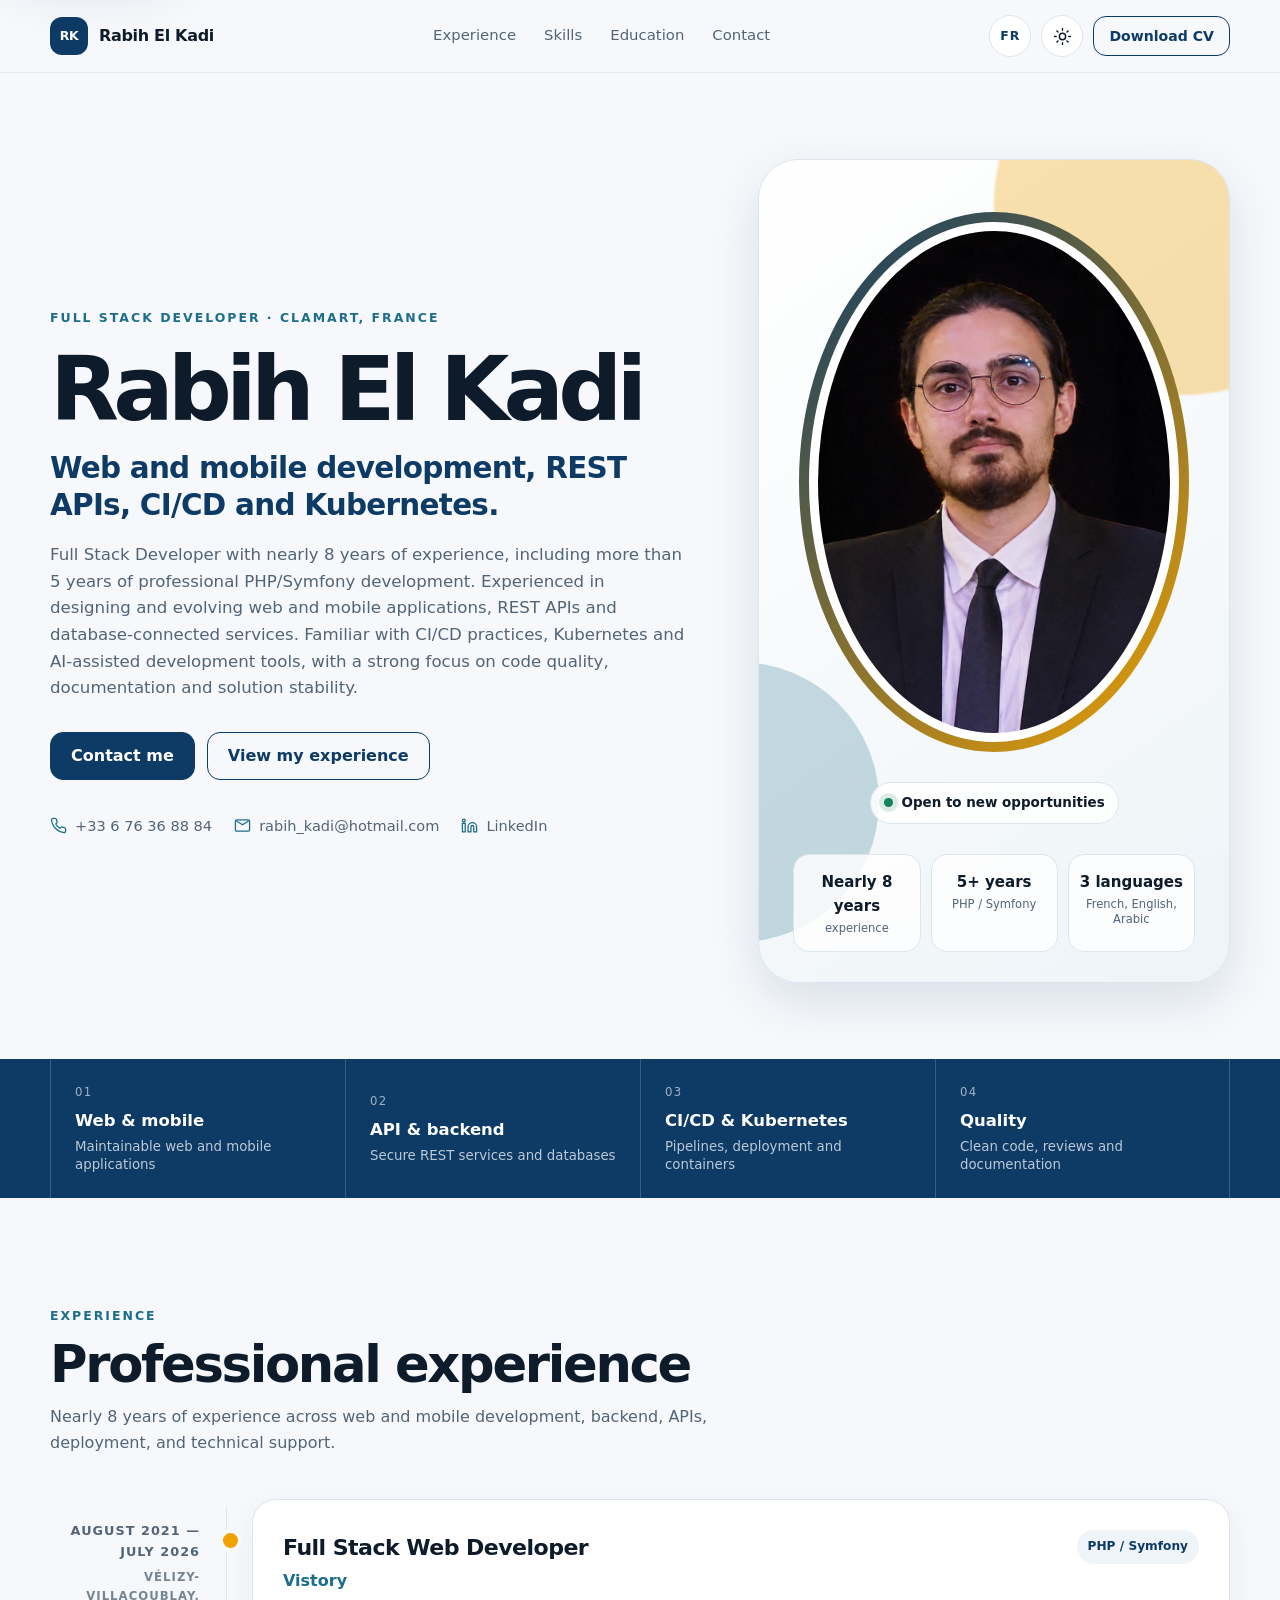
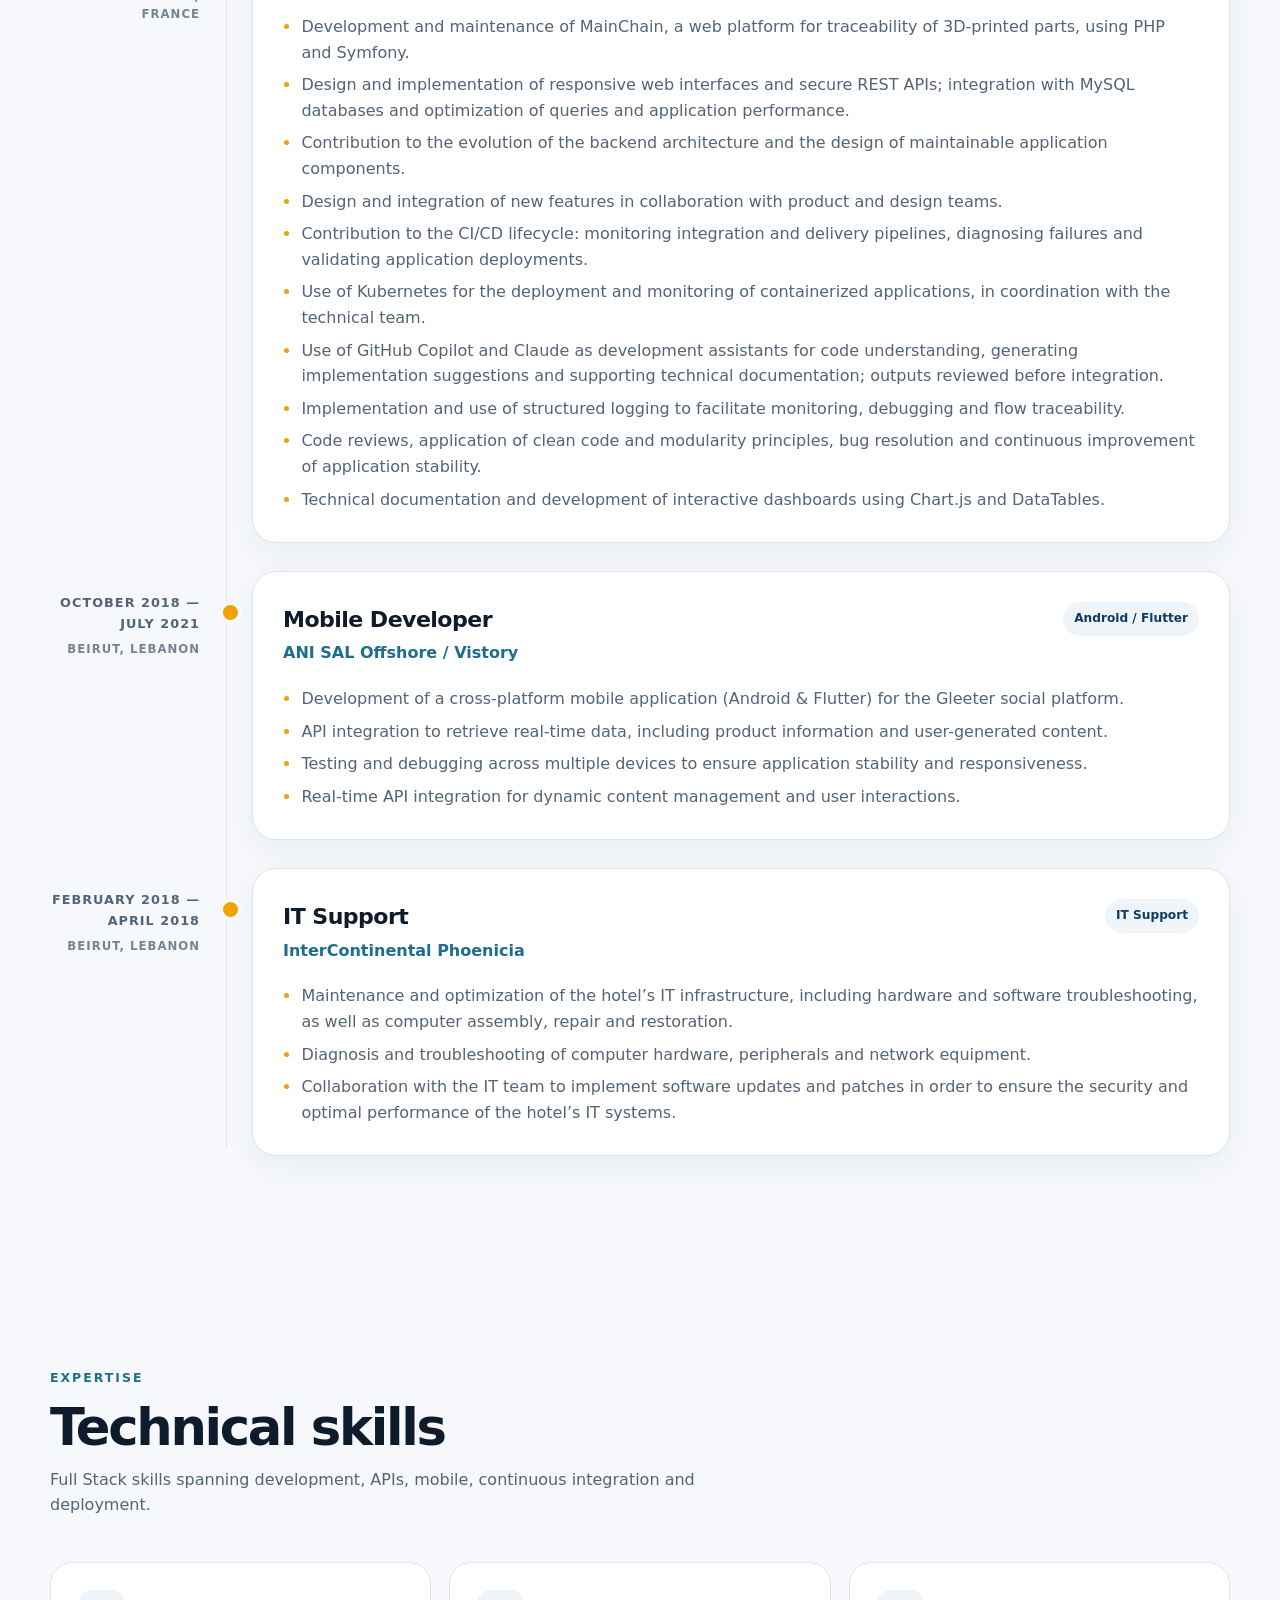
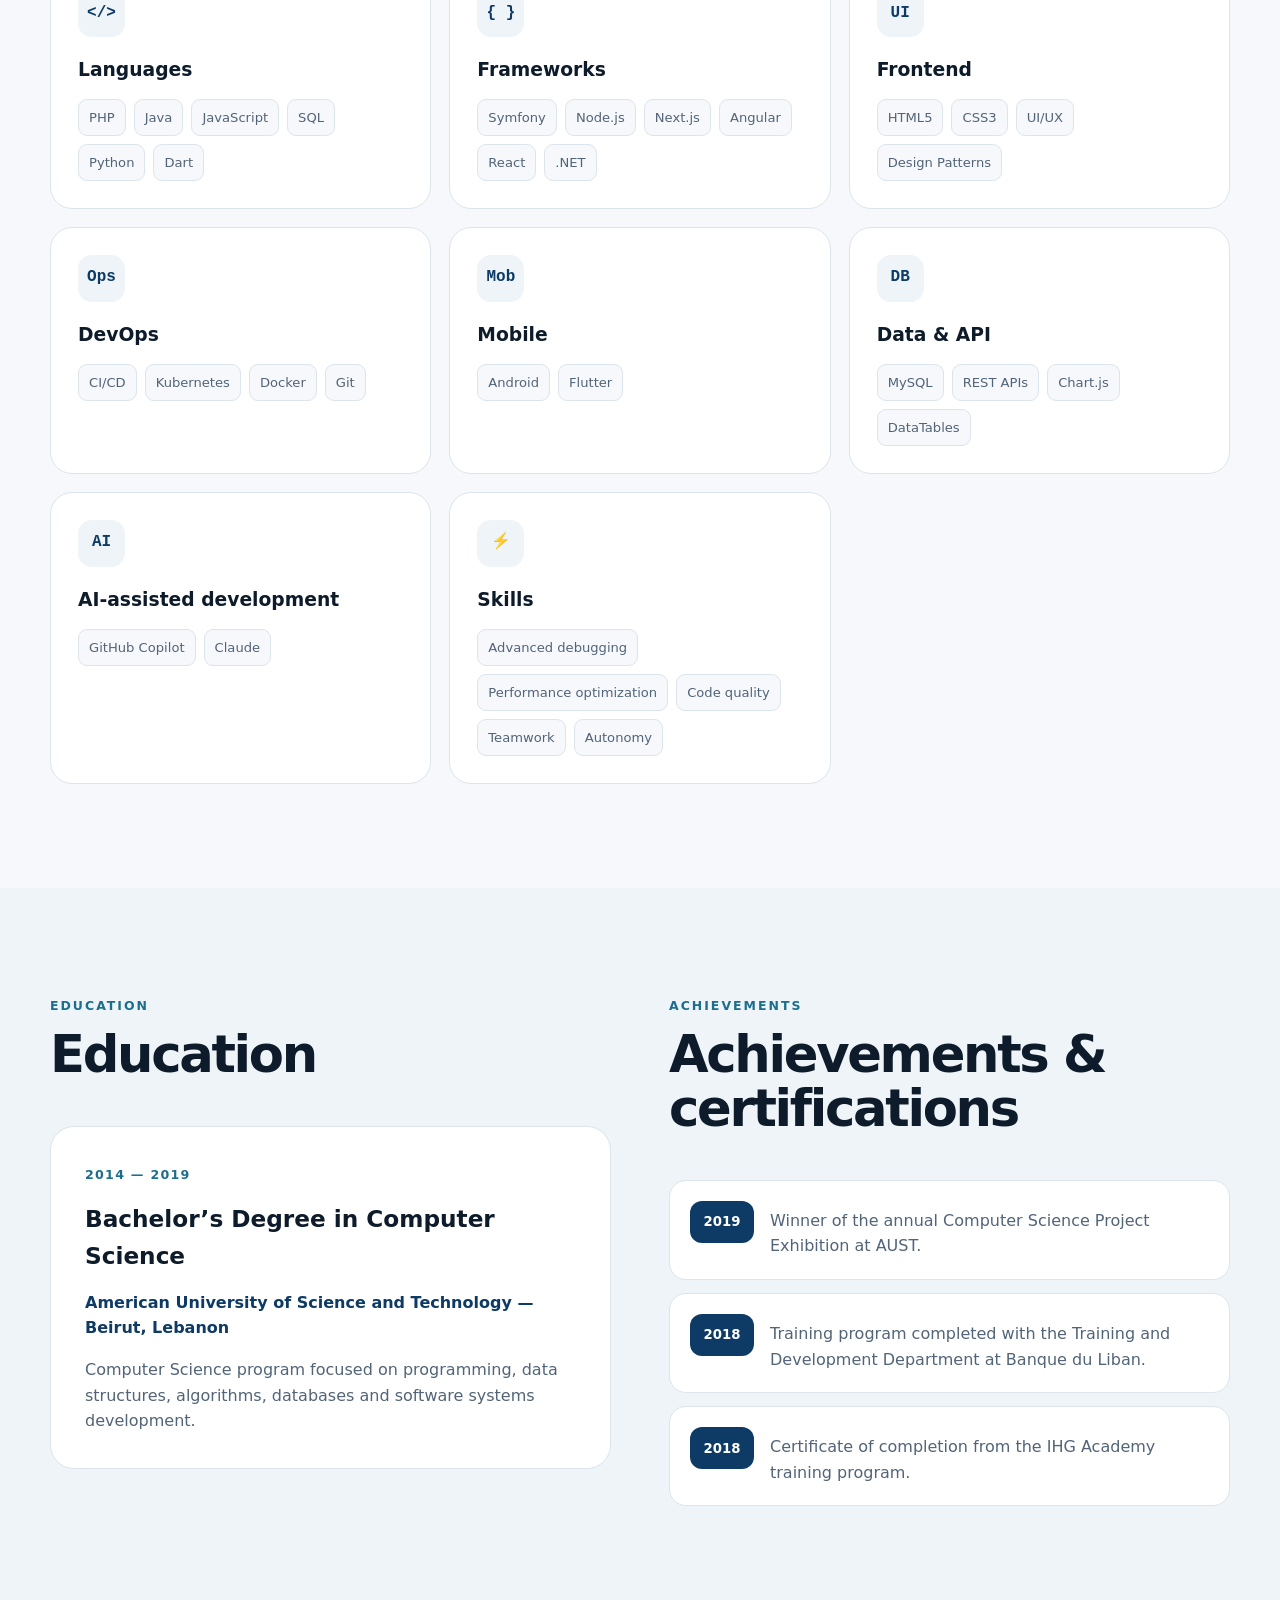
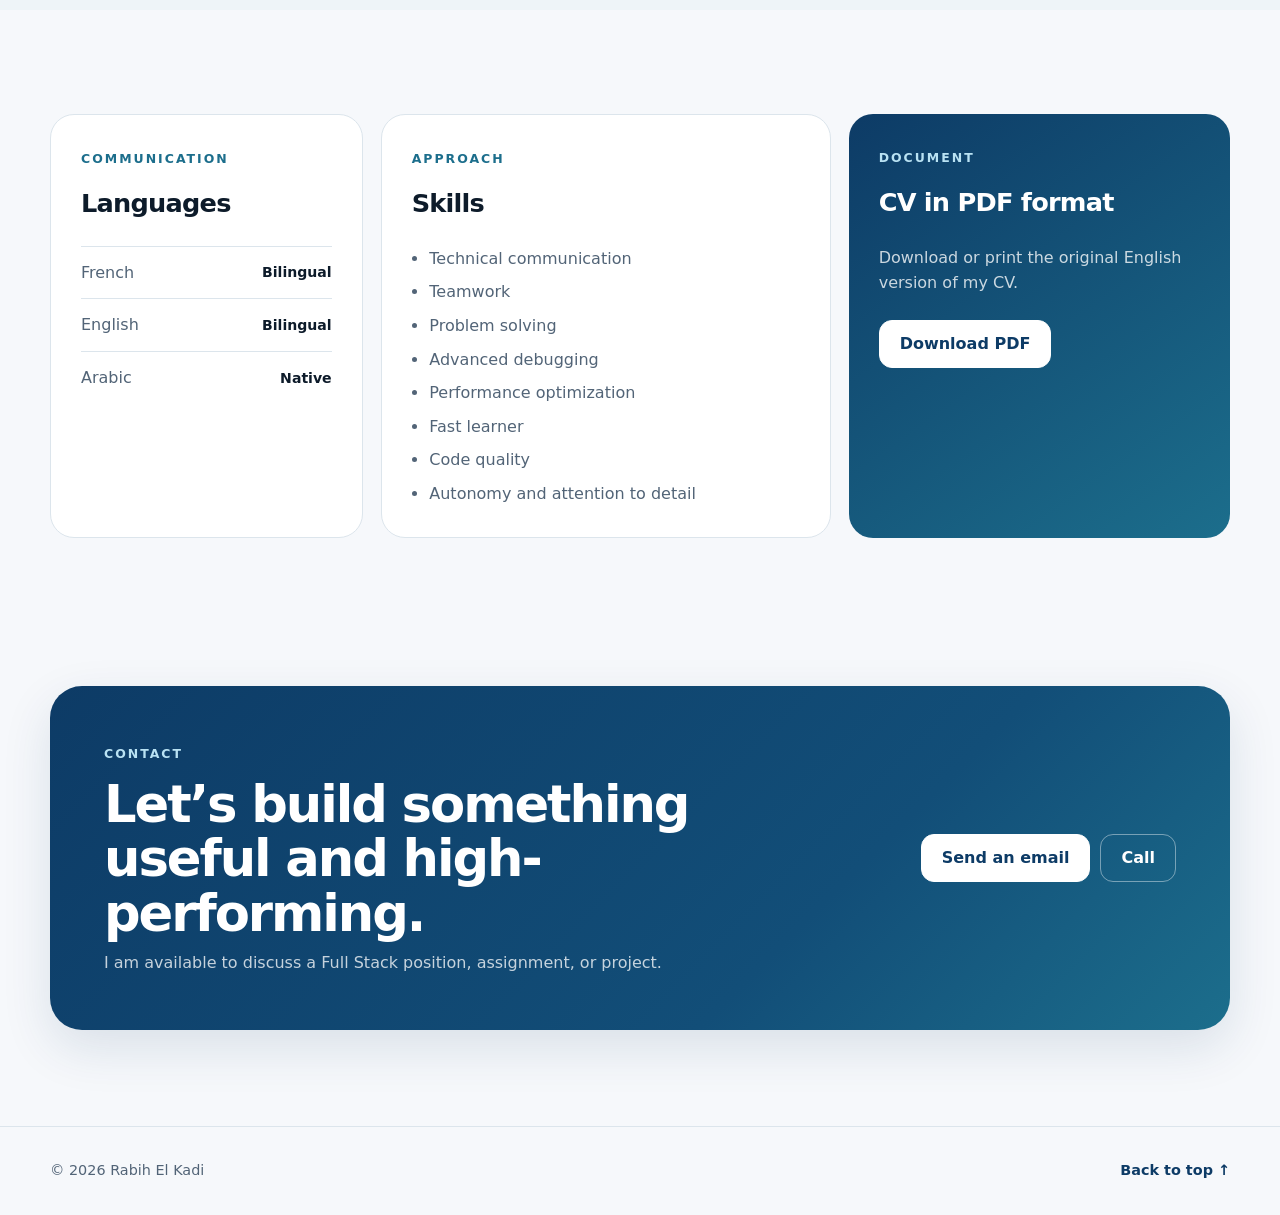
==== commit 8fefa36f: "Add files via upload" ====
--- a/en.html
+++ b/en.html
@@ -4,10 +4,10 @@
 <head>
 <meta charset="utf-8"/>
 <meta content="width=device-width, initial-scale=1" name="viewport"/>
-<meta content="Online CV of Rabih El Kadi, Full Stack Developer specialized in PHP, Symfony, JavaScript, REST APIs, and web performance." name="description"/>
+<meta content="Online CV of Rabih El Kadi, Full Stack Developer with nearly 8 years of experience, including 5+ years in PHP/Symfony, REST APIs, CI/CD and Kubernetes." name="description"/>
 <meta content="#0d3b66" name="theme-color"/>
 <meta content="Rabih El Kadi — Full Stack Developer" property="og:title"/>
-<meta content="Full Stack Developer specialized in PHP/Symfony, REST APIs, web performance, and user experience." property="og:description"/>
+<meta content="Full Stack Developer with nearly 8 years of experience, including more than 5 years of PHP/Symfony development, REST APIs, CI/CD and Kubernetes." property="og:description"/>
 <meta content="website" property="og:type"/><meta content="en_US" property="og:locale"/>
 <title>Rabih El Kadi — Full Stack Developer</title>
 <link href="data:image/svg+xml,%3Csvg xmlns='http://www.w3.org/2000/svg' viewBox='0 0 64 64'%3E%3Crect width='64' height='64' rx='16' fill='%230d3b66'/%3E%3Ctext x='50%25' y='54%25' text-anchor='middle' dominant-baseline='middle' font-family='Arial' font-size='26' font-weight='700' fill='white'%3ERK%3C/text%3E%3C/svg%3E" rel="icon"/><link href="index.html" hreflang="fr" rel="alternate"/><link href="en.html" hreflang="en" rel="alternate"/><link href="index.html" hreflang="x-default" rel="alternate"/>
@@ -60,8 +60,8 @@
 <div class="hero-copy reveal">
 <span class="eyebrow">Full Stack Developer · Clamart, France</span>
 <h1 id="hero-title">Rabih El Kadi</h1>
-<p class="hero-title">I build robust, high-performance web platforms with a strong focus on user experience.</p>
-<p class="hero-summary">Full Stack Developer specialized in PHP/Symfony, with experience building complex web platforms focused on performance and user experience. Skilled in designing REST APIs, optimizing application performance, and collaborating with product teams to deliver robust and scalable solutions.</p>
+<p class="hero-title">Web and mobile development, REST APIs, CI/CD and Kubernetes.</p>
+<p class="hero-summary">Full Stack Developer with nearly 8 years of experience, including more than 5 years of professional PHP/Symfony development. Experienced in designing and evolving web and mobile applications, REST APIs and database-connected services. Familiar with CI/CD practices, Kubernetes and AI-assisted development tools, with a strong focus on code quality, documentation and solution stability.</p>
 <div class="hero-actions">
 <a class="button" href="mailto:rabih_kadi@hotmail.com">Contact me</a>
 <a class="button button-outline" href="#experience">View my experience</a>
@@ -88,18 +88,18 @@
 </div>
 <div class="availability"><span></span>Open to new opportunities</div>
 <div class="quick-facts">
-<div><strong>7+ years</strong><span>experience</span></div>
-<div><strong>PHP / Symfony</strong><span>specialization</span></div>
-<div><strong>3 languages</strong><span>Arabic, English, French</span></div>
+<div><strong>Nearly 8 years</strong><span>experience</span></div>
+<div><strong>5+ years</strong><span>PHP / Symfony</span></div>
+<div><strong>3 languages</strong><span>French, English, Arabic</span></div>
 </div>
 </div>
 </div>
 </section>
 <section aria-label="Areas of expertise" class="impact-strip">
 <div class="section-shell impact-grid">
-<div><span>01</span><strong>Web applications</strong><small>Responsive, high-performance interfaces</small></div>
-<div><span>02</span><strong>API &amp; backend</strong><small>Secure and maintainable REST services</small></div>
-<div><span>03</span><strong>Performance</strong><small>Query and rendering optimization</small></div>
+<div><span>01</span><strong>Web &amp; mobile</strong><small>Maintainable web and mobile applications</small></div>
+<div><span>02</span><strong>API &amp; backend</strong><small>Secure REST services and databases</small></div>
+<div><span>03</span><strong>CI/CD &amp; Kubernetes</strong><small>Pipelines, deployment and containers</small></div>
 <div><span>04</span><strong>Quality</strong><small>Clean code, reviews and documentation</small></div>
 </div>
 </section>
@@ -107,30 +107,20 @@
 <div class="section-heading reveal">
 <span class="eyebrow">Experience</span>
 <h2 id="experience-title">Professional experience</h2>
-<p>Web development, mobile applications, and technical support in demanding environments.</p>
+<p>Nearly 8 years of experience across web and mobile development, backend, APIs, deployment, and technical support.</p>
 </div>
 <div class="timeline">
 <article class="timeline-item reveal">
 <div class="timeline-meta">
 <span>August 2021 — July 2026</span>
-<span>Vélizy, France</span>
+<span>Vélizy-Villacoublay, France</span>
 </div>
 <div class="timeline-card">
 <div class="role-heading">
 <div><h3>Full Stack Web Developer</h3><p>Vistory</p></div>
 <span class="role-tag">PHP / Symfony</span>
 </div>
-<ul>
-<li>Developed and maintained a web platform dedicated to 3D printing (Mainchain) using PHP / Symfony.</li>
-<li>Designed and implemented dynamic, high-performance, responsive front-end interfaces using HTML5, CSS3, and JavaScript, with a strong focus on UX/UI.</li>
-<li>Developed back-end features and secure REST APIs, including structured logging for monitoring, debugging, and data-flow traceability.</li>
-<li>Optimized application performance including loading times, database queries, and rendering, while continuously improving the user experience.</li>
-<li>Designed and integrated new features in collaboration with product and design teams.</li>
-<li>Managed and interacted with relational databases (MySQL), including writing and optimizing SQL queries.</li>
-<li>Applied development best practices including clean code, modularity, reusability, and separation of concerns.</li>
-<li>Performed code reviews, maintained technical documentation, supported onboarding, and contributed to resolving complex bugs.</li>
-<li>Developed interactive dashboards and data visualization tools using Chart.js and DataTables.</li>
-</ul>
+<ul><li>Development and maintenance of MainChain, a web platform for traceability of 3D-printed parts, using PHP and Symfony.</li><li>Design and implementation of responsive web interfaces and secure REST APIs; integration with MySQL databases and optimization of queries and application performance.</li><li>Contribution to the evolution of the backend architecture and the design of maintainable application components.</li><li>Design and integration of new features in collaboration with product and design teams.</li><li>Contribution to the CI/CD lifecycle: monitoring integration and delivery pipelines, diagnosing failures and validating application deployments.</li><li>Use of Kubernetes for the deployment and monitoring of containerized applications, in coordination with the technical team.</li><li>Use of GitHub Copilot and Claude as development assistants for code understanding, generating implementation suggestions and supporting technical documentation; outputs reviewed before integration.</li><li>Implementation and use of structured logging to facilitate monitoring, debugging and flow traceability.</li><li>Code reviews, application of clean code and modularity principles, bug resolution and continuous improvement of application stability.</li><li>Technical documentation and development of interactive dashboards using Chart.js and DataTables.</li></ul>
 </div>
 </article>
 <article class="timeline-item reveal">
@@ -143,12 +133,7 @@
 <div><h3>Mobile Developer</h3><p>ANI SAL Offshore / Vistory</p></div>
 <span class="role-tag">Android / Flutter</span>
 </div>
-<ul>
-<li>Developed a cross-platform social mobile application for the Geleter platform using Android and Flutter.</li>
-<li>Integrated APIs to retrieve real-time data, including product information and user-generated content.</li>
-<li>Tested and debugged the application across different devices to ensure stability and responsiveness.</li>
-<li>Implemented real-time API integrations for dynamic content management and user interactions.</li>
-</ul>
+<ul><li>Development of a cross-platform mobile application (Android &amp; Flutter) for the Gleeter social platform.</li><li>API integration to retrieve real-time data, including product information and user-generated content.</li><li>Testing and debugging across multiple devices to ensure application stability and responsiveness.</li><li>Real-time API integration for dynamic content management and user interactions.</li></ul>
 </div>
 </article>
 <article class="timeline-item reveal">
@@ -158,14 +143,10 @@
 </div>
 <div class="timeline-card">
 <div class="role-heading">
-<div><h3>IT Intern — Technical Support</h3><p>InterContinental Phoenicia</p></div>
+<div><h3>IT Support</h3><p>InterContinental Phoenicia</p></div>
 <span class="role-tag">IT Support</span>
 </div>
-<ul>
-<li>Maintained and optimized the hotel’s IT infrastructure, including hardware and software troubleshooting, as well as building, repairing, and restoring computers.</li>
-<li>Diagnosed and resolved issues related to computer hardware, peripherals, and network equipment.</li>
-<li>Collaborated with the IT team to deploy software updates and patches, helping ensure the security, stability, and performance of the hotel’s IT systems.</li>
-</ul>
+<ul><li>Maintenance and optimization of the hotel’s IT infrastructure, including hardware and software troubleshooting, as well as computer assembly, repair and restoration.</li><li>Diagnosis and troubleshooting of computer hardware, peripherals and network equipment.</li><li>Collaboration with the IT team to implement software updates and patches in order to ensure the security and optimal performance of the hotel’s IT systems.</li></ul>
 </div>
 </article>
 </div>
@@ -174,40 +155,9 @@
 <div class="section-heading reveal">
 <span class="eyebrow">Expertise</span>
 <h2 id="skills-title">Technical skills</h2>
-<p>A Full Stack foundation complemented by a strong focus on product, UX, and performance.</p>
-</div>
-<div class="skills-grid">
-<article class="skill-card reveal">
-<div class="skill-icon">&lt;/&gt;</div>
-<h3>Languages</h3>
-<div class="tag-list"><span>PHP</span><span>Java</span><span>JavaScript</span><span>SQL</span></div>
-</article>
-<article class="skill-card reveal">
-<div class="skill-icon">{ }</div>
-<h3>Frameworks</h3>
-<div class="tag-list"><span>Symfony</span><span>Node.js</span><span>Next.js</span><span>React</span></div>
-</article>
-<article class="skill-card reveal">
-<div class="skill-icon">UI</div>
-<h3>Frontend</h3>
-<div class="tag-list"><span>HTML5</span><span>CSS3</span><span>UX/UI</span><span>Design Patterns</span></div>
-</article>
-<article class="skill-card reveal">
-<div class="skill-icon">DB</div>
-<h3>Data &amp; API</h3>
-<div class="tag-list"><span>MySQL</span><span>REST APIs</span><span>Chart.js</span><span>DataTables</span></div>
-</article>
-<article class="skill-card reveal">
-<div class="skill-icon">Git</div>
-<h3>Quality &amp; collaboration</h3>
-<div class="tag-list"><span>Git</span><span>Code Review</span><span>Clean Code</span><span>Documentation</span></div>
-</article>
-<article class="skill-card reveal">
-<div class="skill-icon">⚡</div>
-<h3>Strengths</h3>
-<div class="tag-list"><span>Performance</span><span>Debugging</span><span>Autonomy</span><span>Teamwork</span></div>
-</article>
-</div>
+<p>Full Stack skills spanning development, APIs, mobile, continuous integration and deployment.</p>
+</div>
+<div class="skills-grid"><article class="skill-card reveal"><div class="skill-icon">&lt;/&gt;</div><h3>Languages</h3><div class="tag-list"><span>PHP</span><span>Java</span><span>JavaScript</span><span>SQL</span><span>Python</span><span>Dart</span></div></article><article class="skill-card reveal"><div class="skill-icon">{ }</div><h3>Frameworks</h3><div class="tag-list"><span>Symfony</span><span>Node.js</span><span>Next.js</span><span>Angular</span><span>React</span><span>.NET</span></div></article><article class="skill-card reveal"><div class="skill-icon">UI</div><h3>Frontend</h3><div class="tag-list"><span>HTML5</span><span>CSS3</span><span>UI/UX</span><span>Design Patterns</span></div></article><article class="skill-card reveal"><div class="skill-icon">Ops</div><h3>DevOps</h3><div class="tag-list"><span>CI/CD</span><span>Kubernetes</span><span>Docker</span><span>Git</span></div></article><article class="skill-card reveal"><div class="skill-icon">Mob</div><h3>Mobile</h3><div class="tag-list"><span>Android</span><span>Flutter</span></div></article><article class="skill-card reveal"><div class="skill-icon">DB</div><h3>Data &amp; API</h3><div class="tag-list"><span>MySQL</span><span>REST APIs</span><span>Chart.js</span><span>DataTables</span></div></article><article class="skill-card reveal"><div class="skill-icon">AI</div><h3>AI-assisted development</h3><div class="tag-list"><span>GitHub Copilot</span><span>Claude</span></div></article><article class="skill-card reveal"><div class="skill-icon">⚡</div><h3>Skills</h3><div class="tag-list"><span>Advanced debugging</span><span>Performance optimization</span><span>Code quality</span><span>Teamwork</span><span>Autonomy</span></div></article></div>
 </section>
 <section aria-labelledby="education-title" class="content-section alternate" id="formation">
 <div class="section-shell two-column">
@@ -218,9 +168,9 @@
 </div>
 <article class="feature-card reveal">
 <span class="feature-year">2014 — 2019</span>
-<h3>Bachelor of Science in Computer Science</h3>
+<h3>Bachelor’s Degree in Computer Science</h3>
 <p class="feature-place">American University of Science and Technology — Beirut, Lebanon</p>
-<p>Computer Science degree focused on programming, data structures, algorithms, databases, and software systems development.</p>
+<p>Computer Science program focused on programming, data structures, algorithms, databases and software systems development.</p>
 </article>
 </div>
 <div>
@@ -229,9 +179,9 @@
 <h2>Achievements &amp; certifications</h2>
 </div>
 <div class="achievement-list">
-<div class="achievement reveal"><span>2019</span><p>Winner of AUST’s Annual Computer Science Project Exhibition.</p></div>
-<div class="achievement reveal"><span>2018</span><p>Completed a training program with the Training and Development Department at Banque du Liban.</p></div>
-<div class="achievement reveal"><span>2018</span><p>IHG Academy Training Program — Certificate of Completion.</p></div>
+<div class="achievement reveal"><span>2019</span><p>Winner of the annual Computer Science Project Exhibition at AUST.</p></div>
+<div class="achievement reveal"><span>2018</span><p>Training program completed with the Training and Development Department at Banque du Liban.</p></div>
+<div class="achievement reveal"><span>2018</span><p>Certificate of completion from the IHG Academy training program.</p></div>
 </div>
 </div>
 </div>
@@ -241,20 +191,14 @@
 <article class="info-card reveal">
 <span class="eyebrow">Communication</span>
 <h2 id="languages-title">Languages</h2>
+<div class="language-row"><span>French</span><strong>Bilingual</strong></div>
+<div class="language-row"><span>English</span><strong>Bilingual</strong></div>
 <div class="language-row"><span>Arabic</span><strong>Native</strong></div>
-<div class="language-row"><span>English</span><strong>Bilingual</strong></div>
-<div class="language-row"><span>French</span><strong>Bilingual</strong></div>
 </article>
 <article class="info-card reveal">
 <span class="eyebrow">Approach</span>
-<h2>Soft skills</h2>
-<ul class="plain-list">
-<li>Technical communication and teamwork</li>
-<li>Problem-solving and advanced debugging</li>
-<li>Analytical thinking and performance optimization</li>
-<li>Attention to detail, code quality, and best practices</li>
-<li>Autonomy and fast learning</li>
-</ul>
+<h2>Skills</h2>
+<ul class="plain-list"><li>Technical communication</li><li>Teamwork</li><li>Problem solving</li><li>Advanced debugging</li><li>Performance optimization</li><li>Fast learner</li><li>Code quality</li><li>Autonomy and attention to detail</li></ul>
 </article>
 <article class="info-card accent-card reveal">
 <span class="eyebrow">Document</span>
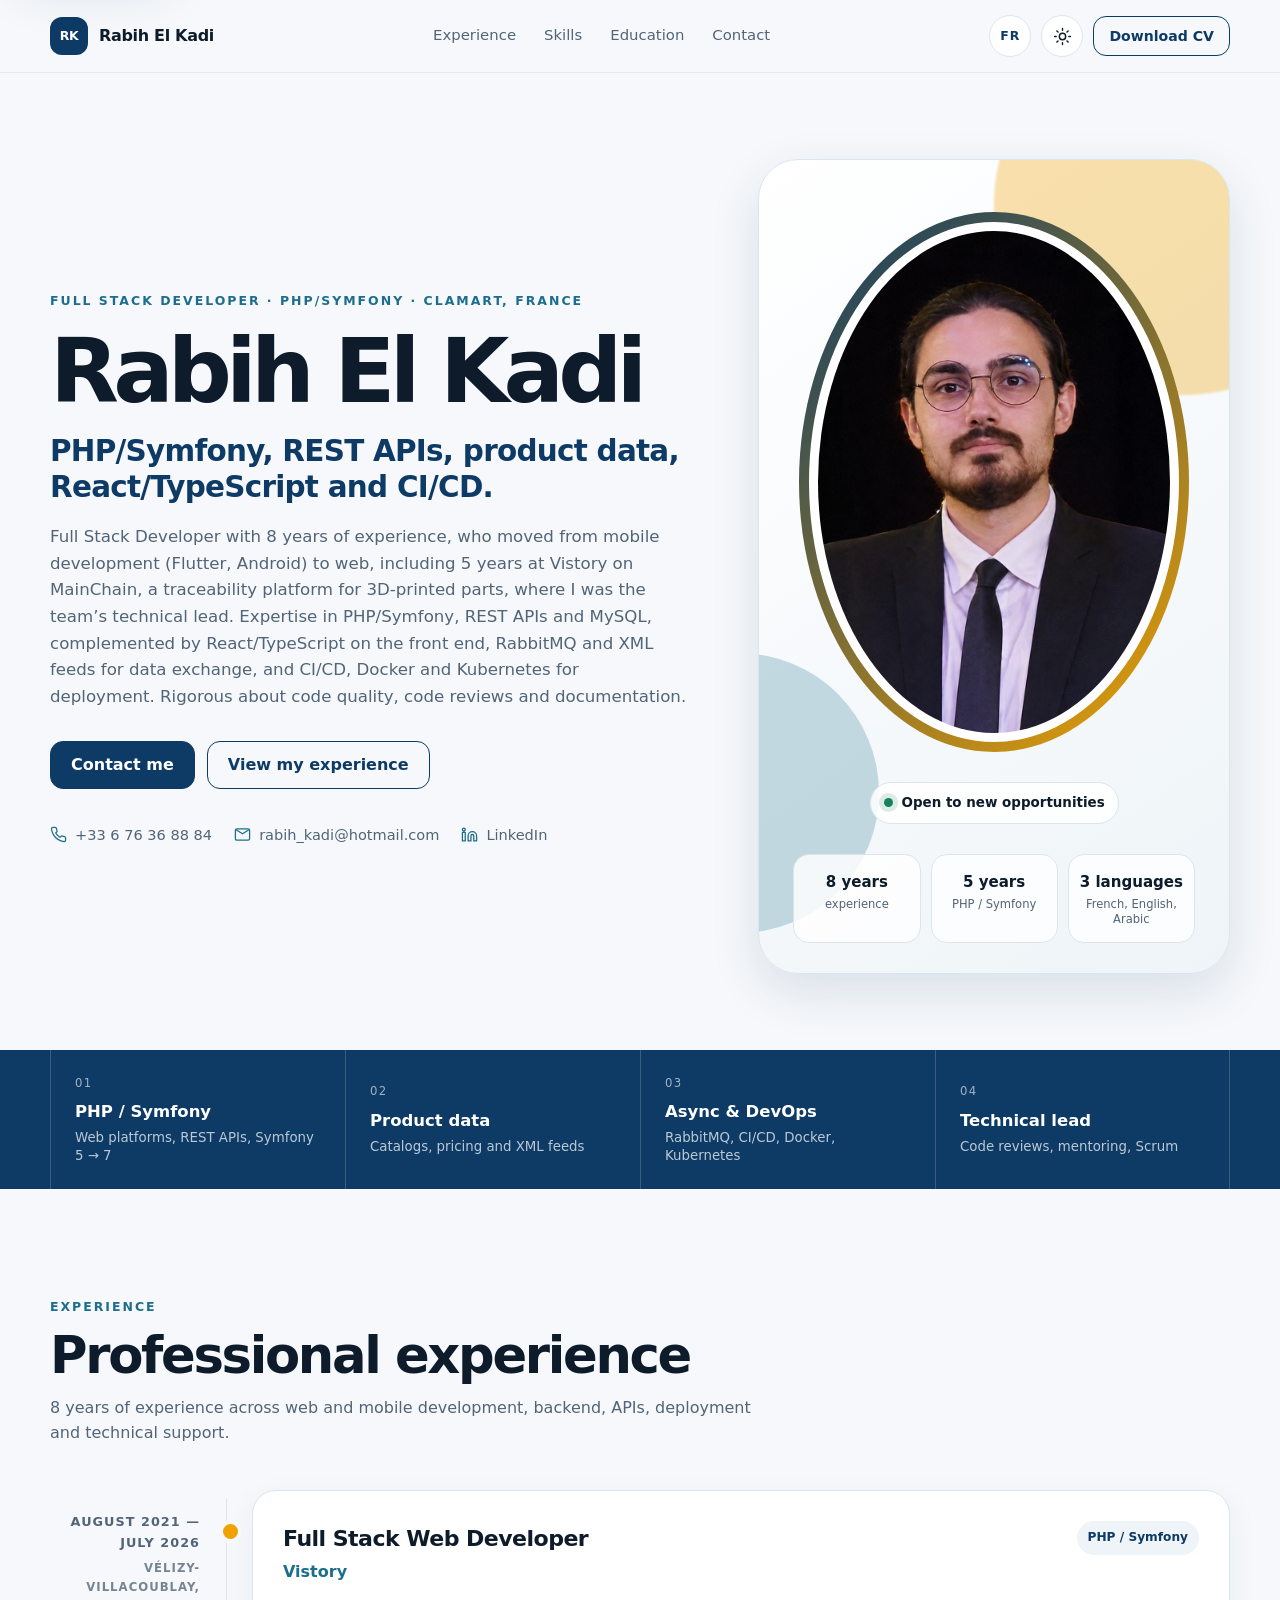
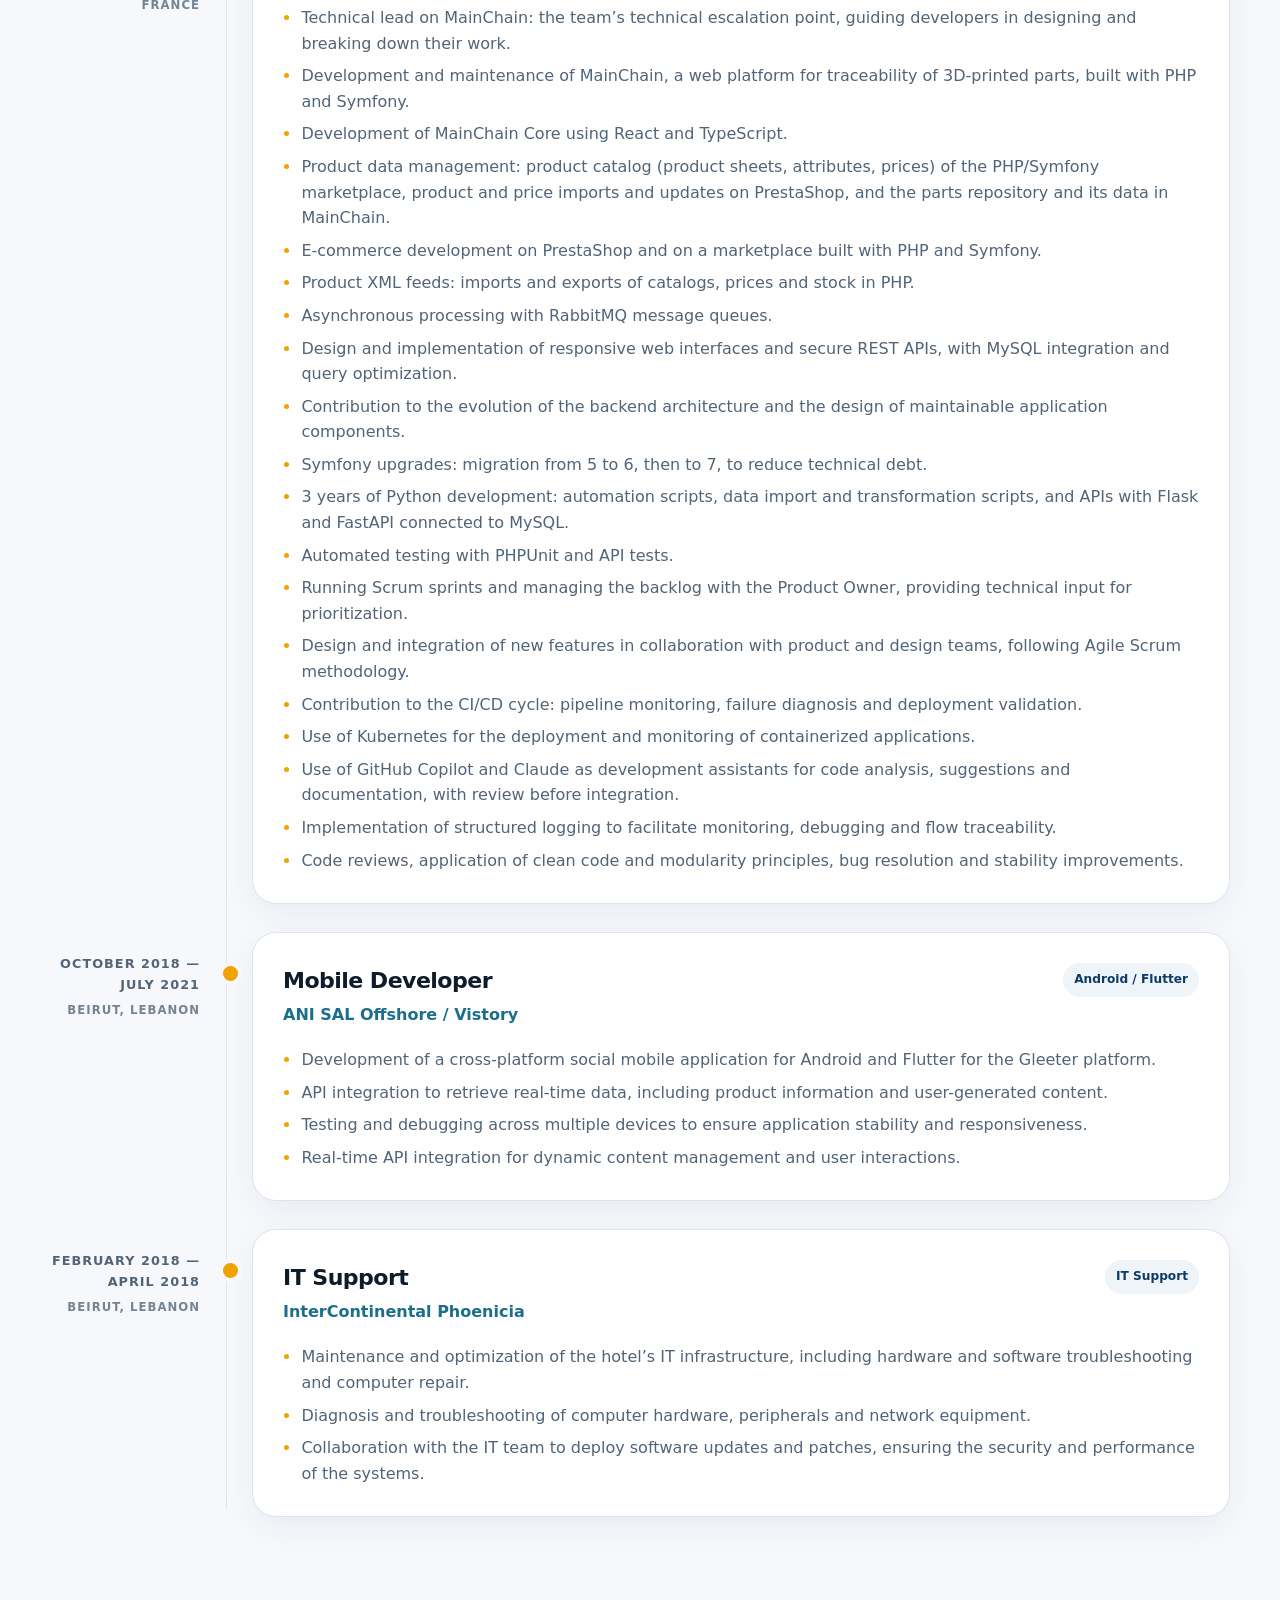
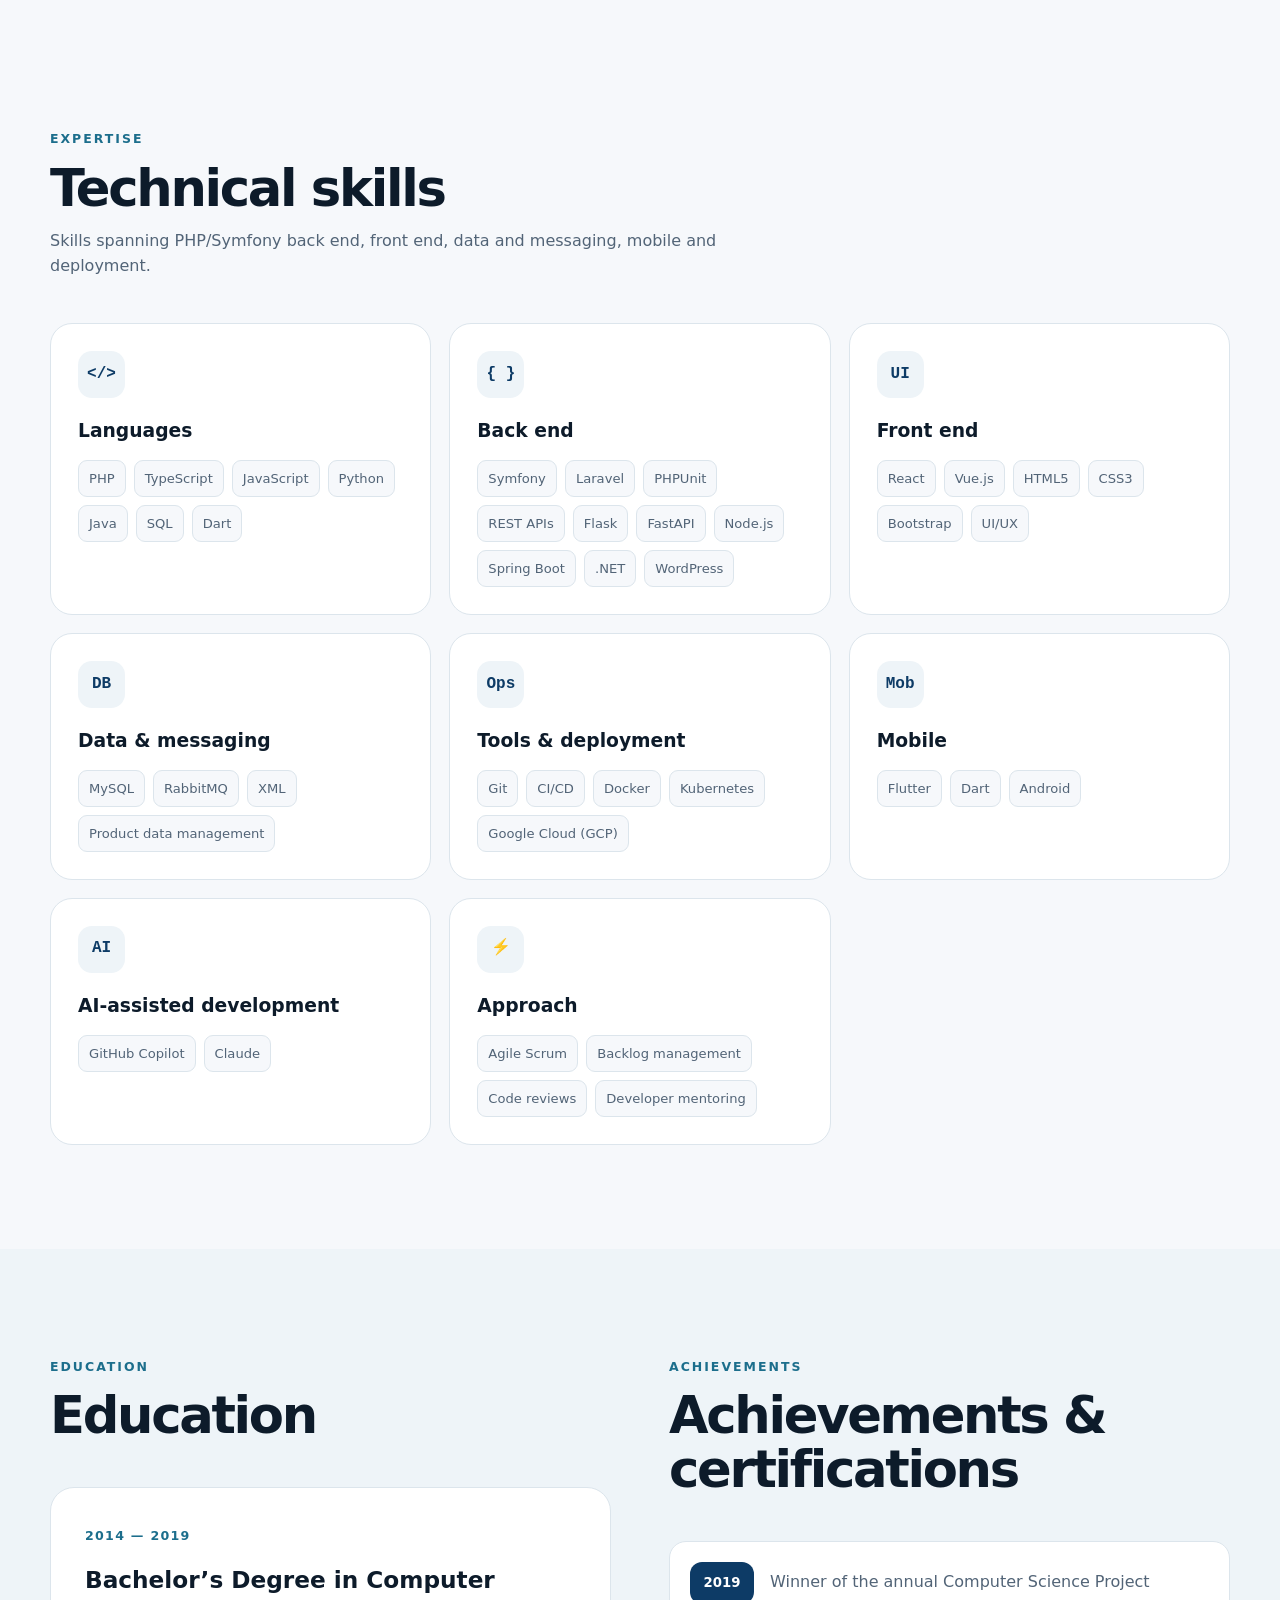
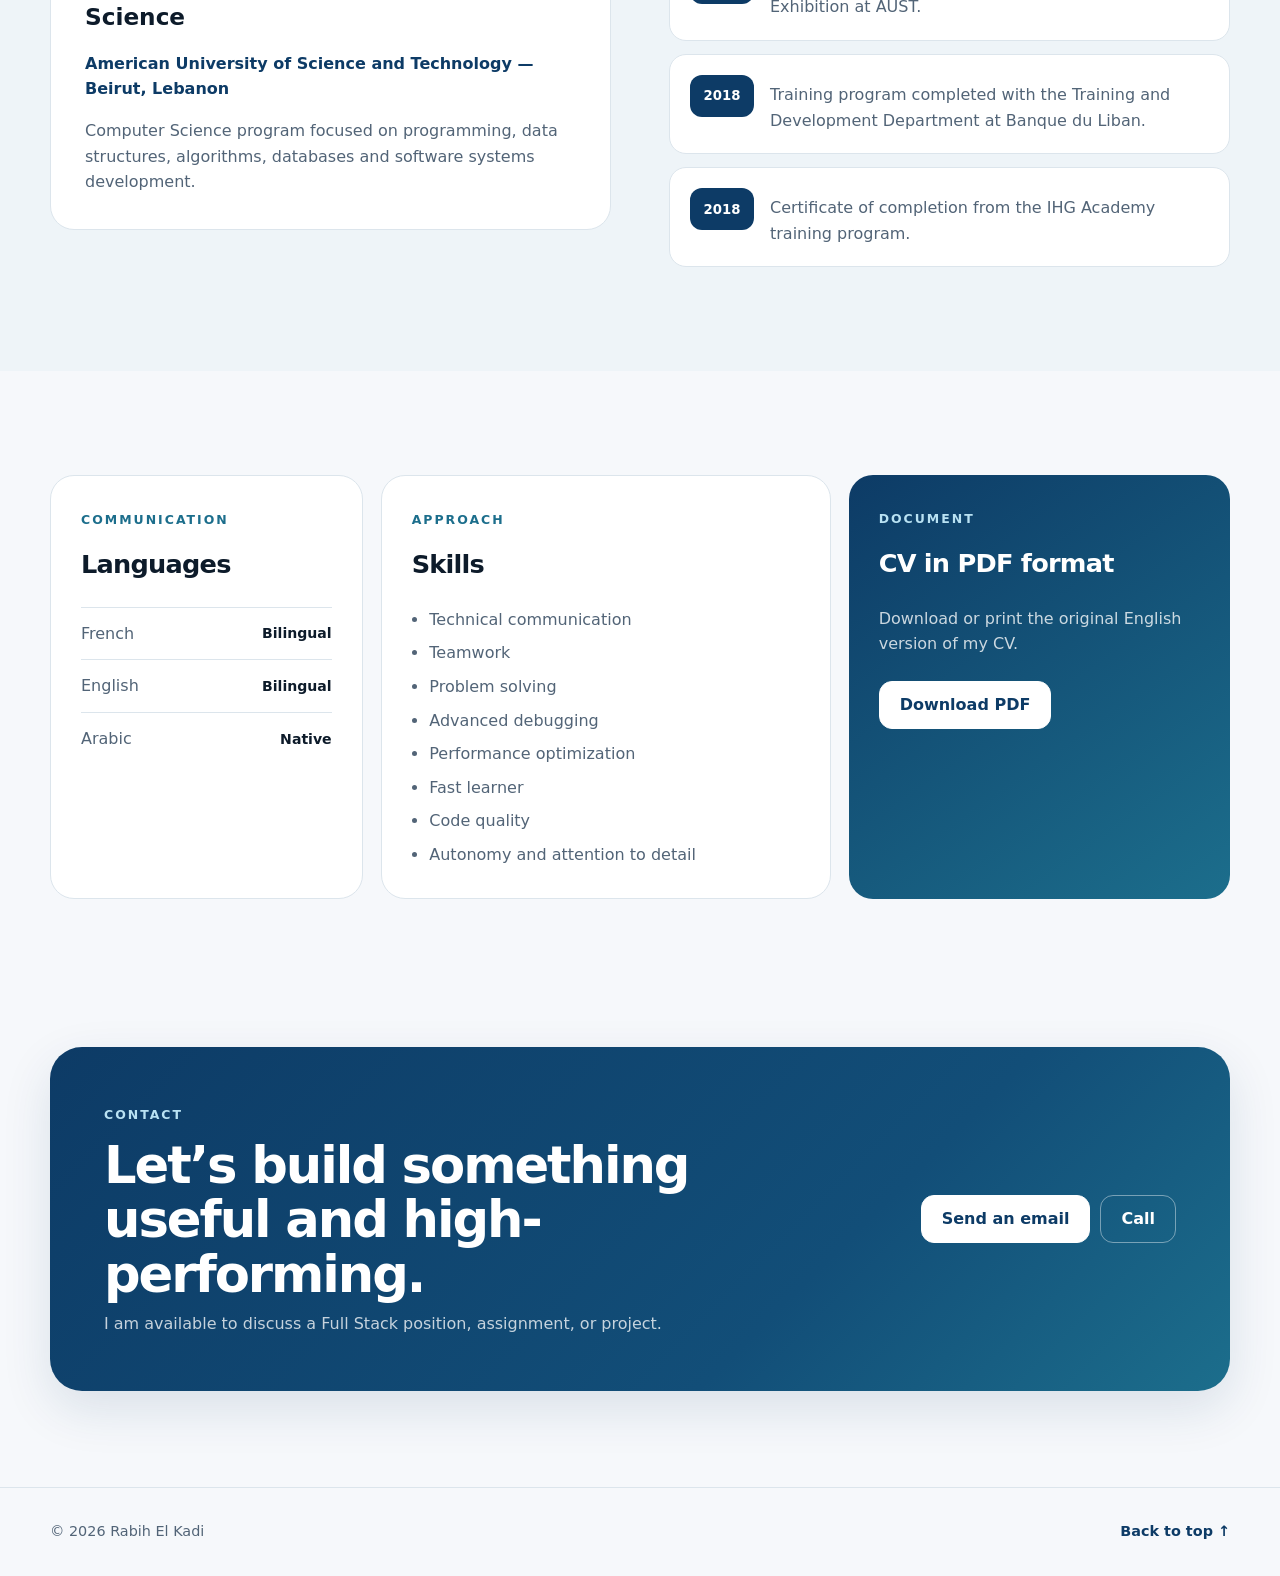
==== commit e5c23714: "Update site to the November 2026 CV Merge the 1-page Full Stack CV with the extra experience from th" ====
--- a/en.html
+++ b/en.html
@@ -4,10 +4,10 @@
 <head>
 <meta charset="utf-8"/>
 <meta content="width=device-width, initial-scale=1" name="viewport"/>
-<meta content="Online CV of Rabih El Kadi, Full Stack Developer with nearly 8 years of experience, including 5+ years in PHP/Symfony, REST APIs, CI/CD and Kubernetes." name="description"/>
+<meta content="Online CV of Rabih El Kadi, Full Stack Developer with 8 years of experience, specialized in PHP/Symfony, REST APIs, product data management, RabbitMQ, CI/CD and Kubernetes." name="description"/>
 <meta content="#0d3b66" name="theme-color"/>
 <meta content="Rabih El Kadi — Full Stack Developer" property="og:title"/>
-<meta content="Full Stack Developer with nearly 8 years of experience, including more than 5 years of PHP/Symfony development, REST APIs, CI/CD and Kubernetes." property="og:description"/>
+<meta content="Full Stack Developer with 8 years of experience, including 5 years at Vistory as technical lead on MainChain: PHP/Symfony, REST APIs, product data, RabbitMQ, CI/CD and Kubernetes." property="og:description"/>
 <meta content="website" property="og:type"/><meta content="en_US" property="og:locale"/>
 <title>Rabih El Kadi — Full Stack Developer</title>
 <link href="data:image/svg+xml,%3Csvg xmlns='http://www.w3.org/2000/svg' viewBox='0 0 64 64'%3E%3Crect width='64' height='64' rx='16' fill='%230d3b66'/%3E%3Ctext x='50%25' y='54%25' text-anchor='middle' dominant-baseline='middle' font-family='Arial' font-size='26' font-weight='700' fill='white'%3ERK%3C/text%3E%3C/svg%3E" rel="icon"/><link href="index.html" hreflang="fr" rel="alternate"/><link href="en.html" hreflang="en" rel="alternate"/><link href="index.html" hreflang="x-default" rel="alternate"/>
@@ -58,10 +58,10 @@
 <main id="main">
 <section aria-labelledby="hero-title" class="hero section-shell">
 <div class="hero-copy reveal">
-<span class="eyebrow">Full Stack Developer · Clamart, France</span>
+<span class="eyebrow">Full Stack Developer · PHP/Symfony · Clamart, France</span>
 <h1 id="hero-title">Rabih El Kadi</h1>
-<p class="hero-title">Web and mobile development, REST APIs, CI/CD and Kubernetes.</p>
-<p class="hero-summary">Full Stack Developer with nearly 8 years of experience, including more than 5 years of professional PHP/Symfony development. Experienced in designing and evolving web and mobile applications, REST APIs and database-connected services. Familiar with CI/CD practices, Kubernetes and AI-assisted development tools, with a strong focus on code quality, documentation and solution stability.</p>
+<p class="hero-title">PHP/Symfony, REST APIs, product data, React/TypeScript and CI/CD.</p>
+<p class="hero-summary">Full Stack Developer with 8 years of experience, who moved from mobile development (Flutter, Android) to web, including 5 years at Vistory on MainChain, a traceability platform for 3D-printed parts, where I was the team’s technical lead. Expertise in PHP/Symfony, REST APIs and MySQL, complemented by React/TypeScript on the front end, RabbitMQ and XML feeds for data exchange, and CI/CD, Docker and Kubernetes for deployment. Rigorous about code quality, code reviews and documentation.</p>
 <div class="hero-actions">
 <a class="button" href="mailto:rabih_kadi@hotmail.com">Contact me</a>
 <a class="button button-outline" href="#experience">View my experience</a>
@@ -88,8 +88,8 @@
 </div>
 <div class="availability"><span></span>Open to new opportunities</div>
 <div class="quick-facts">
-<div><strong>Nearly 8 years</strong><span>experience</span></div>
-<div><strong>5+ years</strong><span>PHP / Symfony</span></div>
+<div><strong>8 years</strong><span>experience</span></div>
+<div><strong>5 years</strong><span>PHP / Symfony</span></div>
 <div><strong>3 languages</strong><span>French, English, Arabic</span></div>
 </div>
 </div>
@@ -97,17 +97,17 @@
 </section>
 <section aria-label="Areas of expertise" class="impact-strip">
 <div class="section-shell impact-grid">
-<div><span>01</span><strong>Web &amp; mobile</strong><small>Maintainable web and mobile applications</small></div>
-<div><span>02</span><strong>API &amp; backend</strong><small>Secure REST services and databases</small></div>
-<div><span>03</span><strong>CI/CD &amp; Kubernetes</strong><small>Pipelines, deployment and containers</small></div>
-<div><span>04</span><strong>Quality</strong><small>Clean code, reviews and documentation</small></div>
+<div><span>01</span><strong>PHP / Symfony</strong><small>Web platforms, REST APIs, Symfony 5 → 7</small></div>
+<div><span>02</span><strong>Product data</strong><small>Catalogs, pricing and XML feeds</small></div>
+<div><span>03</span><strong>Async &amp; DevOps</strong><small>RabbitMQ, CI/CD, Docker, Kubernetes</small></div>
+<div><span>04</span><strong>Technical lead</strong><small>Code reviews, mentoring, Scrum</small></div>
 </div>
 </section>
 <section aria-labelledby="experience-title" class="content-section section-shell" id="experience">
 <div class="section-heading reveal">
 <span class="eyebrow">Experience</span>
 <h2 id="experience-title">Professional experience</h2>
-<p>Nearly 8 years of experience across web and mobile development, backend, APIs, deployment, and technical support.</p>
+<p>8 years of experience across web and mobile development, backend, APIs, deployment and technical support.</p>
 </div>
 <div class="timeline">
 <article class="timeline-item reveal">
@@ -120,7 +120,7 @@
 <div><h3>Full Stack Web Developer</h3><p>Vistory</p></div>
 <span class="role-tag">PHP / Symfony</span>
 </div>
-<ul><li>Development and maintenance of MainChain, a web platform for traceability of 3D-printed parts, using PHP and Symfony.</li><li>Design and implementation of responsive web interfaces and secure REST APIs; integration with MySQL databases and optimization of queries and application performance.</li><li>Contribution to the evolution of the backend architecture and the design of maintainable application components.</li><li>Design and integration of new features in collaboration with product and design teams.</li><li>Contribution to the CI/CD lifecycle: monitoring integration and delivery pipelines, diagnosing failures and validating application deployments.</li><li>Use of Kubernetes for the deployment and monitoring of containerized applications, in coordination with the technical team.</li><li>Use of GitHub Copilot and Claude as development assistants for code understanding, generating implementation suggestions and supporting technical documentation; outputs reviewed before integration.</li><li>Implementation and use of structured logging to facilitate monitoring, debugging and flow traceability.</li><li>Code reviews, application of clean code and modularity principles, bug resolution and continuous improvement of application stability.</li><li>Technical documentation and development of interactive dashboards using Chart.js and DataTables.</li></ul>
+<ul><li>Technical lead on MainChain: the team’s technical escalation point, guiding developers in designing and breaking down their work.</li><li>Development and maintenance of MainChain, a web platform for traceability of 3D-printed parts, built with PHP and Symfony.</li><li>Development of MainChain Core using React and TypeScript.</li><li>Product data management: product catalog (product sheets, attributes, prices) of the PHP/Symfony marketplace, product and price imports and updates on PrestaShop, and the parts repository and its data in MainChain.</li><li>E-commerce development on PrestaShop and on a marketplace built with PHP and Symfony.</li><li>Product XML feeds: imports and exports of catalogs, prices and stock in PHP.</li><li>Asynchronous processing with RabbitMQ message queues.</li><li>Design and implementation of responsive web interfaces and secure REST APIs, with MySQL integration and query optimization.</li><li>Contribution to the evolution of the backend architecture and the design of maintainable application components.</li><li>Symfony upgrades: migration from 5 to 6, then to 7, to reduce technical debt.</li><li>3 years of Python development: automation scripts, data import and transformation scripts, and APIs with Flask and FastAPI connected to MySQL.</li><li>Automated testing with PHPUnit and API tests.</li><li>Running Scrum sprints and managing the backlog with the Product Owner, providing technical input for prioritization.</li><li>Design and integration of new features in collaboration with product and design teams, following Agile Scrum methodology.</li><li>Contribution to the CI/CD cycle: pipeline monitoring, failure diagnosis and deployment validation.</li><li>Use of Kubernetes for the deployment and monitoring of containerized applications.</li><li>Use of GitHub Copilot and Claude as development assistants for code analysis, suggestions and documentation, with review before integration.</li><li>Implementation of structured logging to facilitate monitoring, debugging and flow traceability.</li><li>Code reviews, application of clean code and modularity principles, bug resolution and stability improvements.</li></ul>
 </div>
 </article>
 <article class="timeline-item reveal">
@@ -133,7 +133,7 @@
 <div><h3>Mobile Developer</h3><p>ANI SAL Offshore / Vistory</p></div>
 <span class="role-tag">Android / Flutter</span>
 </div>
-<ul><li>Development of a cross-platform mobile application (Android &amp; Flutter) for the Gleeter social platform.</li><li>API integration to retrieve real-time data, including product information and user-generated content.</li><li>Testing and debugging across multiple devices to ensure application stability and responsiveness.</li><li>Real-time API integration for dynamic content management and user interactions.</li></ul>
+<ul><li>Development of a cross-platform social mobile application for Android and Flutter for the Gleeter platform.</li><li>API integration to retrieve real-time data, including product information and user-generated content.</li><li>Testing and debugging across multiple devices to ensure application stability and responsiveness.</li><li>Real-time API integration for dynamic content management and user interactions.</li></ul>
 </div>
 </article>
 <article class="timeline-item reveal">
@@ -146,7 +146,7 @@
 <div><h3>IT Support</h3><p>InterContinental Phoenicia</p></div>
 <span class="role-tag">IT Support</span>
 </div>
-<ul><li>Maintenance and optimization of the hotel’s IT infrastructure, including hardware and software troubleshooting, as well as computer assembly, repair and restoration.</li><li>Diagnosis and troubleshooting of computer hardware, peripherals and network equipment.</li><li>Collaboration with the IT team to implement software updates and patches in order to ensure the security and optimal performance of the hotel’s IT systems.</li></ul>
+<ul><li>Maintenance and optimization of the hotel’s IT infrastructure, including hardware and software troubleshooting and computer repair.</li><li>Diagnosis and troubleshooting of computer hardware, peripherals and network equipment.</li><li>Collaboration with the IT team to deploy software updates and patches, ensuring the security and performance of the systems.</li></ul>
 </div>
 </article>
 </div>
@@ -155,9 +155,9 @@
 <div class="section-heading reveal">
 <span class="eyebrow">Expertise</span>
 <h2 id="skills-title">Technical skills</h2>
-<p>Full Stack skills spanning development, APIs, mobile, continuous integration and deployment.</p>
-</div>
-<div class="skills-grid"><article class="skill-card reveal"><div class="skill-icon">&lt;/&gt;</div><h3>Languages</h3><div class="tag-list"><span>PHP</span><span>Java</span><span>JavaScript</span><span>SQL</span><span>Python</span><span>Dart</span></div></article><article class="skill-card reveal"><div class="skill-icon">{ }</div><h3>Frameworks</h3><div class="tag-list"><span>Symfony</span><span>Node.js</span><span>Next.js</span><span>Angular</span><span>React</span><span>.NET</span></div></article><article class="skill-card reveal"><div class="skill-icon">UI</div><h3>Frontend</h3><div class="tag-list"><span>HTML5</span><span>CSS3</span><span>UI/UX</span><span>Design Patterns</span></div></article><article class="skill-card reveal"><div class="skill-icon">Ops</div><h3>DevOps</h3><div class="tag-list"><span>CI/CD</span><span>Kubernetes</span><span>Docker</span><span>Git</span></div></article><article class="skill-card reveal"><div class="skill-icon">Mob</div><h3>Mobile</h3><div class="tag-list"><span>Android</span><span>Flutter</span></div></article><article class="skill-card reveal"><div class="skill-icon">DB</div><h3>Data &amp; API</h3><div class="tag-list"><span>MySQL</span><span>REST APIs</span><span>Chart.js</span><span>DataTables</span></div></article><article class="skill-card reveal"><div class="skill-icon">AI</div><h3>AI-assisted development</h3><div class="tag-list"><span>GitHub Copilot</span><span>Claude</span></div></article><article class="skill-card reveal"><div class="skill-icon">⚡</div><h3>Skills</h3><div class="tag-list"><span>Advanced debugging</span><span>Performance optimization</span><span>Code quality</span><span>Teamwork</span><span>Autonomy</span></div></article></div>
+<p>Skills spanning PHP/Symfony back end, front end, data and messaging, mobile and deployment.</p>
+</div>
+<div class="skills-grid"><article class="skill-card reveal"><div class="skill-icon">&lt;/&gt;</div><h3>Languages</h3><div class="tag-list"><span>PHP</span><span>TypeScript</span><span>JavaScript</span><span>Python</span><span>Java</span><span>SQL</span><span>Dart</span></div></article><article class="skill-card reveal"><div class="skill-icon">{ }</div><h3>Back end</h3><div class="tag-list"><span>Symfony</span><span>Laravel</span><span>PHPUnit</span><span>REST APIs</span><span>Flask</span><span>FastAPI</span><span>Node.js</span><span>Spring Boot</span><span>.NET</span><span>WordPress</span></div></article><article class="skill-card reveal"><div class="skill-icon">UI</div><h3>Front end</h3><div class="tag-list"><span>React</span><span>Vue.js</span><span>HTML5</span><span>CSS3</span><span>Bootstrap</span><span>UI/UX</span></div></article><article class="skill-card reveal"><div class="skill-icon">DB</div><h3>Data &amp; messaging</h3><div class="tag-list"><span>MySQL</span><span>RabbitMQ</span><span>XML</span><span>Product data management</span></div></article><article class="skill-card reveal"><div class="skill-icon">Ops</div><h3>Tools &amp; deployment</h3><div class="tag-list"><span>Git</span><span>CI/CD</span><span>Docker</span><span>Kubernetes</span><span>Google Cloud (GCP)</span></div></article><article class="skill-card reveal"><div class="skill-icon">Mob</div><h3>Mobile</h3><div class="tag-list"><span>Flutter</span><span>Dart</span><span>Android</span></div></article><article class="skill-card reveal"><div class="skill-icon">AI</div><h3>AI-assisted development</h3><div class="tag-list"><span>GitHub Copilot</span><span>Claude</span></div></article><article class="skill-card reveal"><div class="skill-icon">⚡</div><h3>Approach</h3><div class="tag-list"><span>Agile Scrum</span><span>Backlog management</span><span>Code reviews</span><span>Developer mentoring</span></div></article></div>
 </section>
 <section aria-labelledby="education-title" class="content-section alternate" id="formation">
 <div class="section-shell two-column">
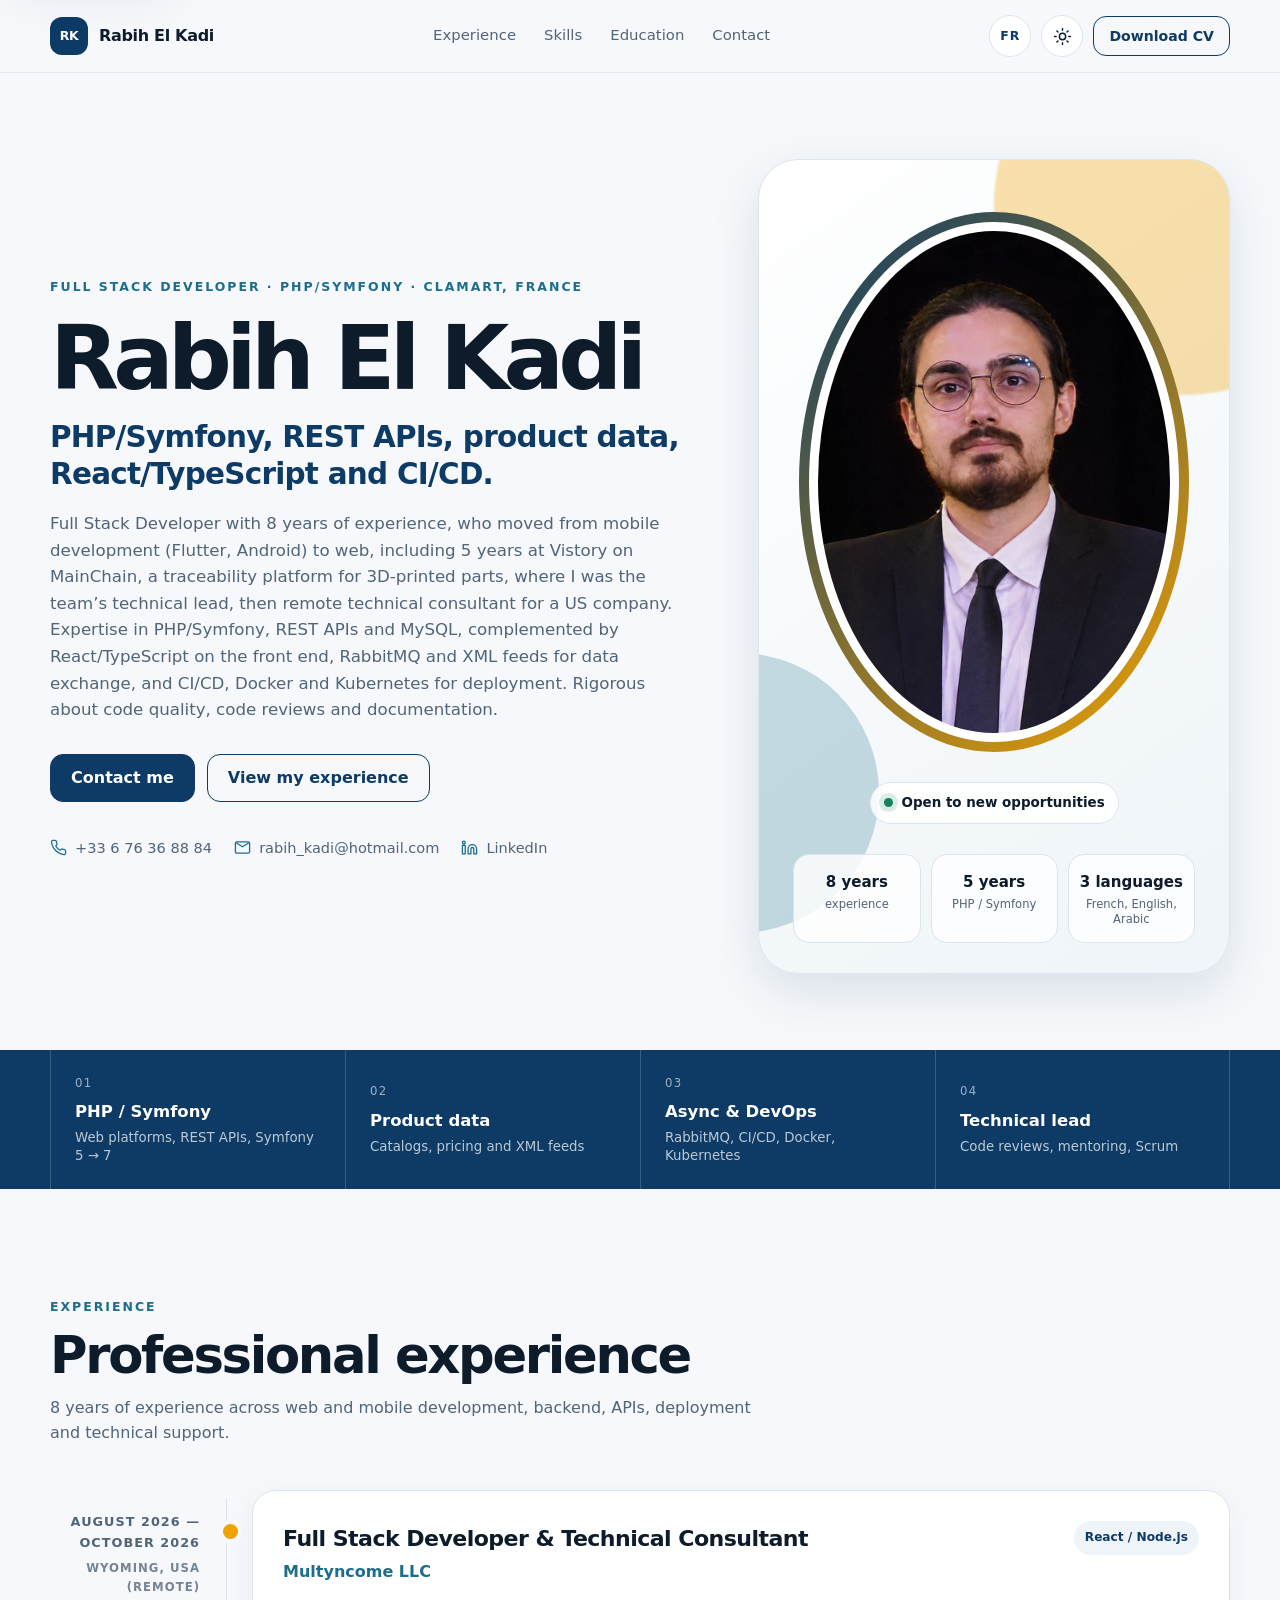
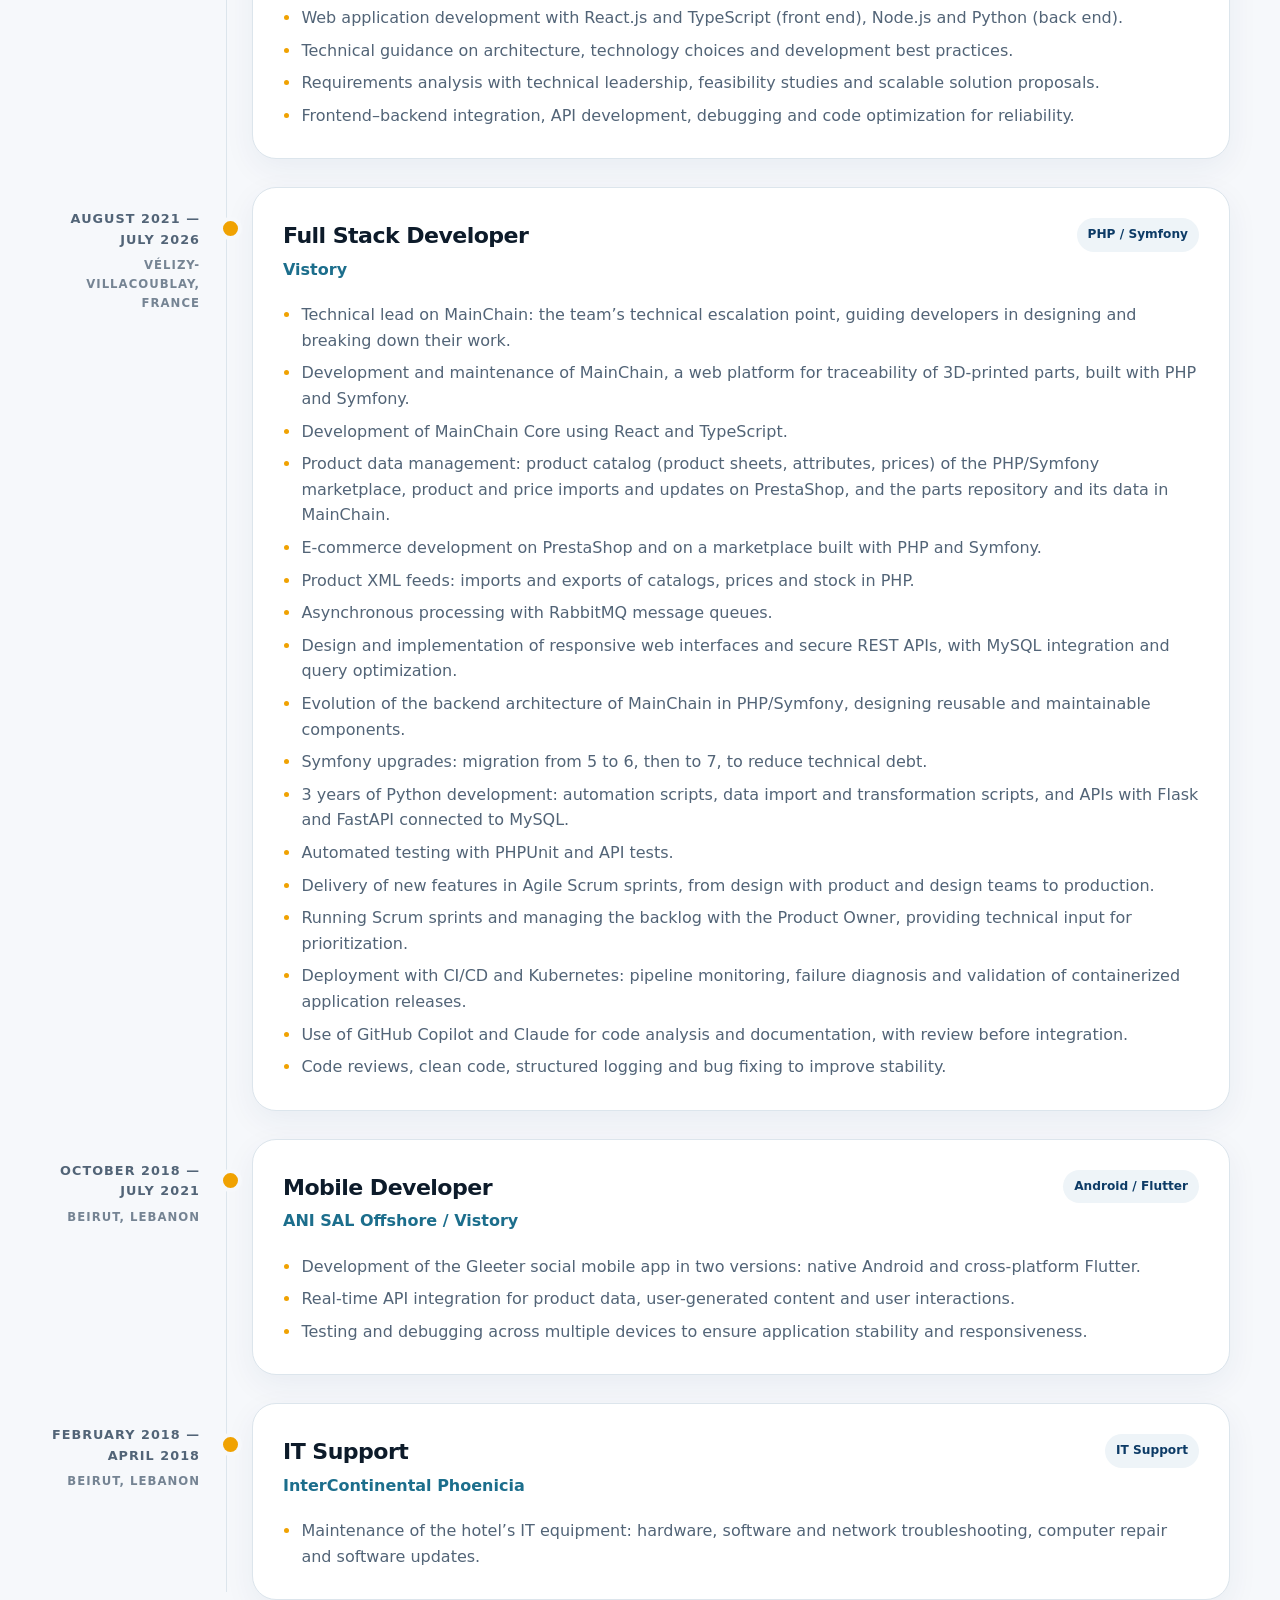
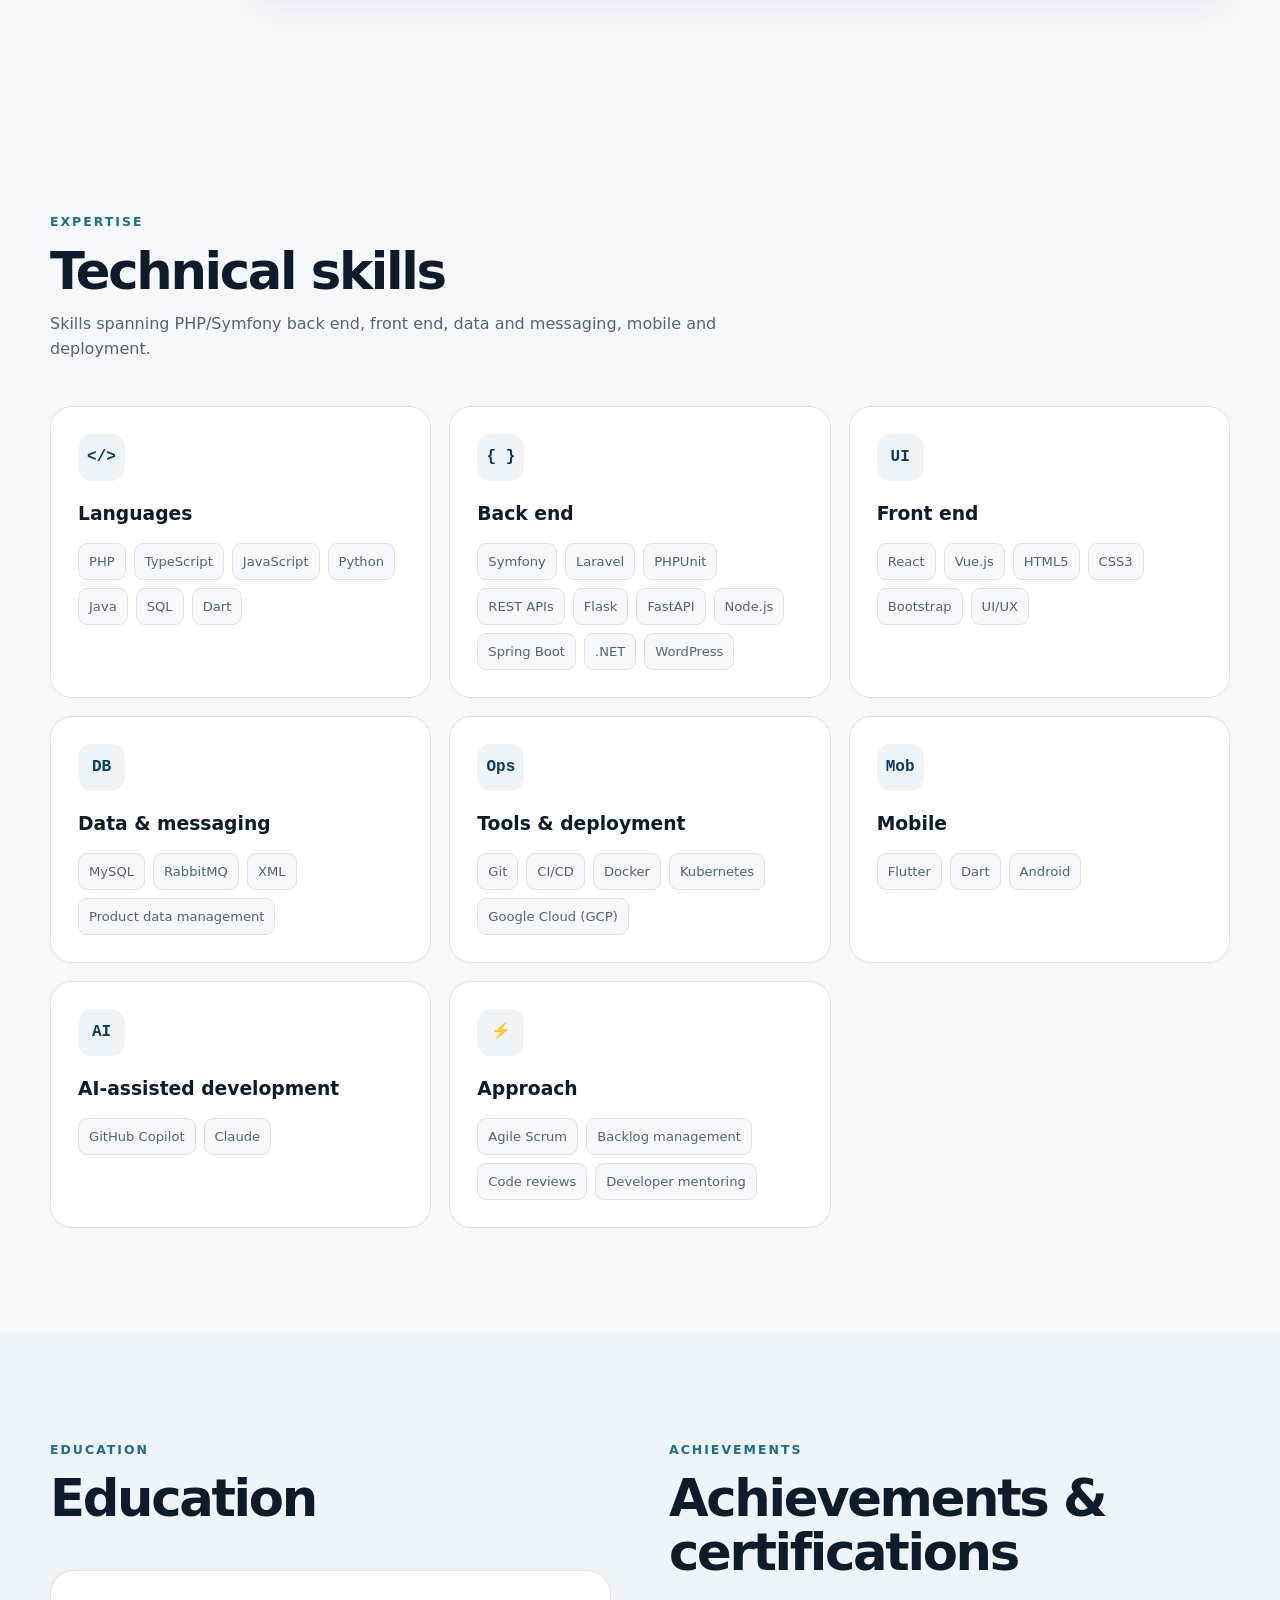
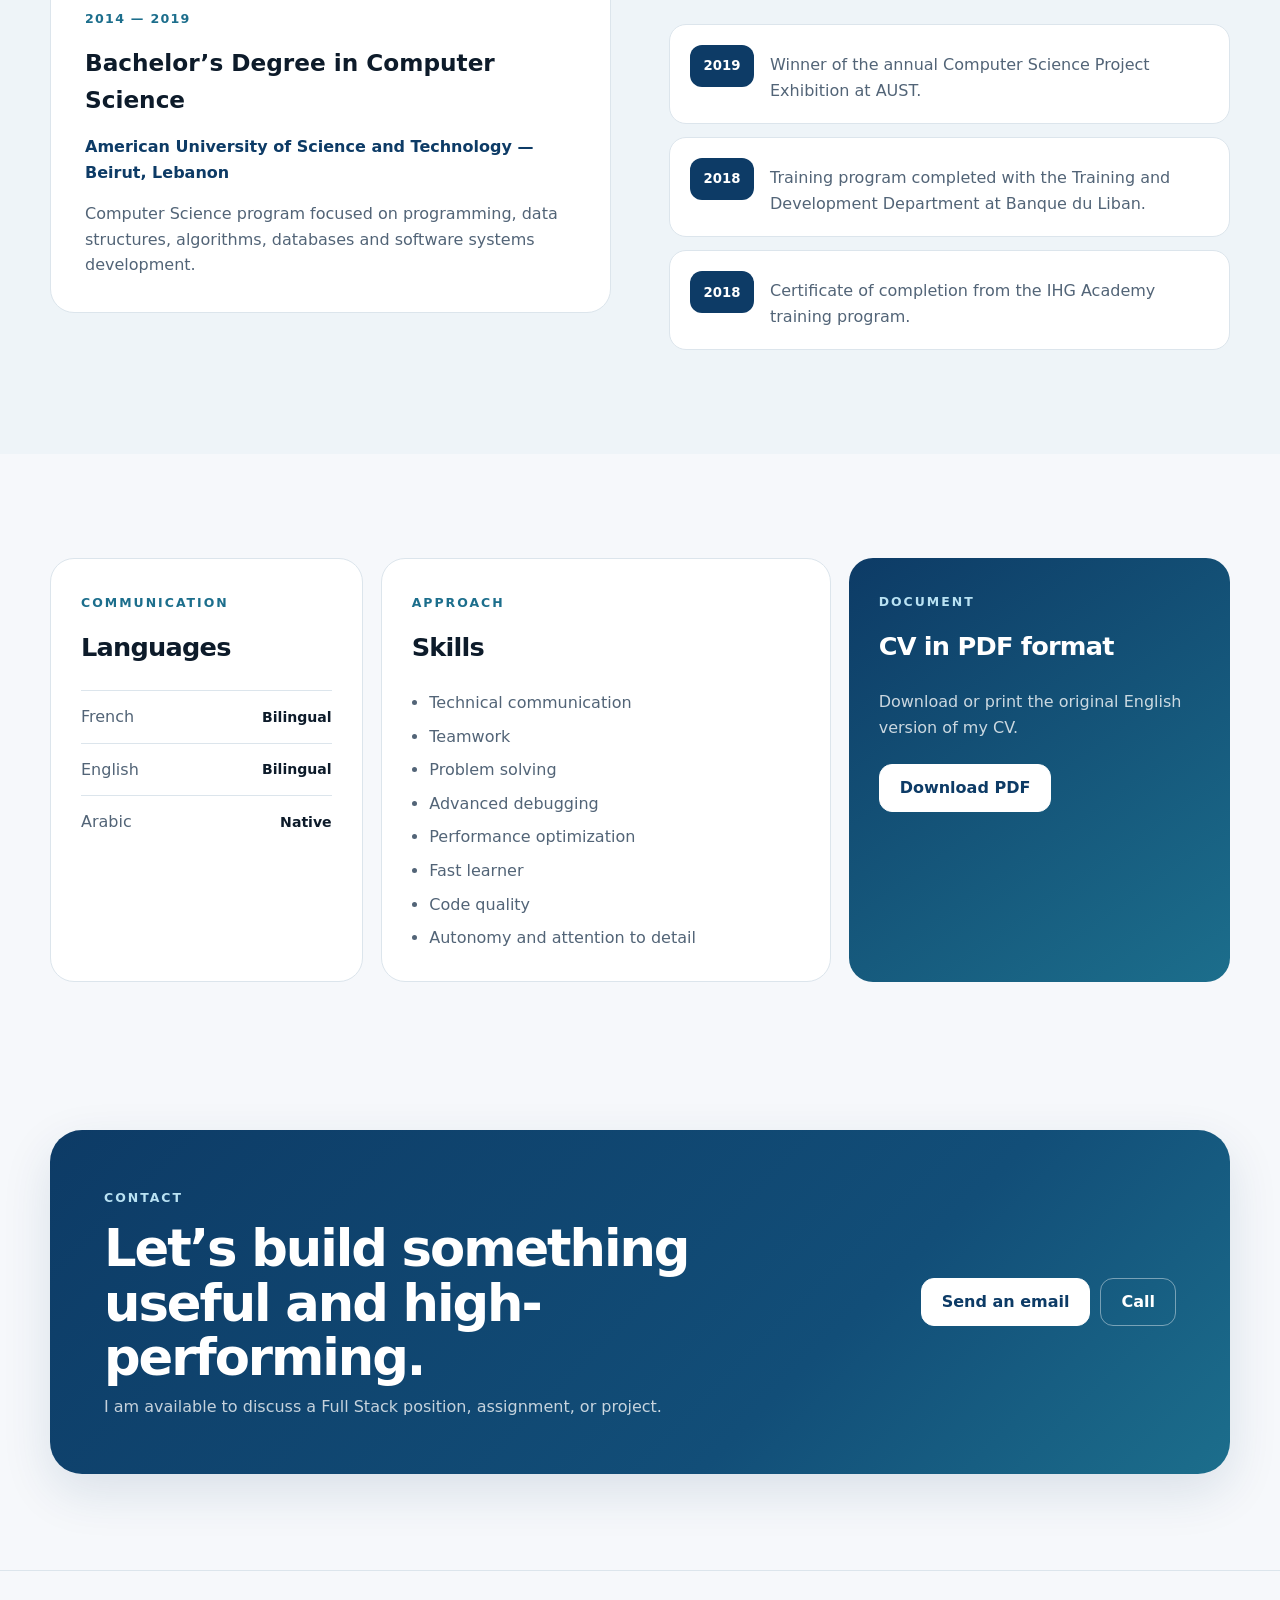
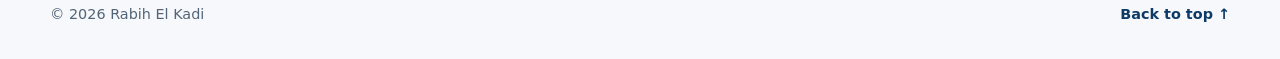
==== commit 4220d970: "Add Multyncome LLC role and refresh CV text Add the Aug–Oct 2026 remote Full Stack Developer & Techn" ====
--- a/en.html
+++ b/en.html
@@ -61,7 +61,7 @@
 <span class="eyebrow">Full Stack Developer · PHP/Symfony · Clamart, France</span>
 <h1 id="hero-title">Rabih El Kadi</h1>
 <p class="hero-title">PHP/Symfony, REST APIs, product data, React/TypeScript and CI/CD.</p>
-<p class="hero-summary">Full Stack Developer with 8 years of experience, who moved from mobile development (Flutter, Android) to web, including 5 years at Vistory on MainChain, a traceability platform for 3D-printed parts, where I was the team’s technical lead. Expertise in PHP/Symfony, REST APIs and MySQL, complemented by React/TypeScript on the front end, RabbitMQ and XML feeds for data exchange, and CI/CD, Docker and Kubernetes for deployment. Rigorous about code quality, code reviews and documentation.</p>
+<p class="hero-summary">Full Stack Developer with 8 years of experience, who moved from mobile development (Flutter, Android) to web, including 5 years at Vistory on MainChain, a traceability platform for 3D-printed parts, where I was the team’s technical lead, then remote technical consultant for a US company. Expertise in PHP/Symfony, REST APIs and MySQL, complemented by React/TypeScript on the front end, RabbitMQ and XML feeds for data exchange, and CI/CD, Docker and Kubernetes for deployment. Rigorous about code quality, code reviews and documentation.</p>
 <div class="hero-actions">
 <a class="button" href="mailto:rabih_kadi@hotmail.com">Contact me</a>
 <a class="button button-outline" href="#experience">View my experience</a>
@@ -112,15 +112,28 @@
 <div class="timeline">
 <article class="timeline-item reveal">
 <div class="timeline-meta">
+<span>August 2026 — October 2026</span>
+<span>Wyoming, USA (remote)</span>
+</div>
+<div class="timeline-card">
+<div class="role-heading">
+<div><h3>Full Stack Developer &amp; Technical Consultant</h3><p>Multyncome LLC</p></div>
+<span class="role-tag">React / Node.js</span>
+</div>
+<ul><li>Web application development with React.js and TypeScript (front end), Node.js and Python (back end).</li><li>Technical guidance on architecture, technology choices and development best practices.</li><li>Requirements analysis with technical leadership, feasibility studies and scalable solution proposals.</li><li>Frontend–backend integration, API development, debugging and code optimization for reliability.</li></ul>
+</div>
+</article>
+<article class="timeline-item reveal">
+<div class="timeline-meta">
 <span>August 2021 — July 2026</span>
 <span>Vélizy-Villacoublay, France</span>
 </div>
 <div class="timeline-card">
 <div class="role-heading">
-<div><h3>Full Stack Web Developer</h3><p>Vistory</p></div>
+<div><h3>Full Stack Developer</h3><p>Vistory</p></div>
 <span class="role-tag">PHP / Symfony</span>
 </div>
-<ul><li>Technical lead on MainChain: the team’s technical escalation point, guiding developers in designing and breaking down their work.</li><li>Development and maintenance of MainChain, a web platform for traceability of 3D-printed parts, built with PHP and Symfony.</li><li>Development of MainChain Core using React and TypeScript.</li><li>Product data management: product catalog (product sheets, attributes, prices) of the PHP/Symfony marketplace, product and price imports and updates on PrestaShop, and the parts repository and its data in MainChain.</li><li>E-commerce development on PrestaShop and on a marketplace built with PHP and Symfony.</li><li>Product XML feeds: imports and exports of catalogs, prices and stock in PHP.</li><li>Asynchronous processing with RabbitMQ message queues.</li><li>Design and implementation of responsive web interfaces and secure REST APIs, with MySQL integration and query optimization.</li><li>Contribution to the evolution of the backend architecture and the design of maintainable application components.</li><li>Symfony upgrades: migration from 5 to 6, then to 7, to reduce technical debt.</li><li>3 years of Python development: automation scripts, data import and transformation scripts, and APIs with Flask and FastAPI connected to MySQL.</li><li>Automated testing with PHPUnit and API tests.</li><li>Running Scrum sprints and managing the backlog with the Product Owner, providing technical input for prioritization.</li><li>Design and integration of new features in collaboration with product and design teams, following Agile Scrum methodology.</li><li>Contribution to the CI/CD cycle: pipeline monitoring, failure diagnosis and deployment validation.</li><li>Use of Kubernetes for the deployment and monitoring of containerized applications.</li><li>Use of GitHub Copilot and Claude as development assistants for code analysis, suggestions and documentation, with review before integration.</li><li>Implementation of structured logging to facilitate monitoring, debugging and flow traceability.</li><li>Code reviews, application of clean code and modularity principles, bug resolution and stability improvements.</li></ul>
+<ul><li>Technical lead on MainChain: the team’s technical escalation point, guiding developers in designing and breaking down their work.</li><li>Development and maintenance of MainChain, a web platform for traceability of 3D-printed parts, built with PHP and Symfony.</li><li>Development of MainChain Core using React and TypeScript.</li><li>Product data management: product catalog (product sheets, attributes, prices) of the PHP/Symfony marketplace, product and price imports and updates on PrestaShop, and the parts repository and its data in MainChain.</li><li>E-commerce development on PrestaShop and on a marketplace built with PHP and Symfony.</li><li>Product XML feeds: imports and exports of catalogs, prices and stock in PHP.</li><li>Asynchronous processing with RabbitMQ message queues.</li><li>Design and implementation of responsive web interfaces and secure REST APIs, with MySQL integration and query optimization.</li><li>Evolution of the backend architecture of MainChain in PHP/Symfony, designing reusable and maintainable components.</li><li>Symfony upgrades: migration from 5 to 6, then to 7, to reduce technical debt.</li><li>3 years of Python development: automation scripts, data import and transformation scripts, and APIs with Flask and FastAPI connected to MySQL.</li><li>Automated testing with PHPUnit and API tests.</li><li>Delivery of new features in Agile Scrum sprints, from design with product and design teams to production.</li><li>Running Scrum sprints and managing the backlog with the Product Owner, providing technical input for prioritization.</li><li>Deployment with CI/CD and Kubernetes: pipeline monitoring, failure diagnosis and validation of containerized application releases.</li><li>Use of GitHub Copilot and Claude for code analysis and documentation, with review before integration.</li><li>Code reviews, clean code, structured logging and bug fixing to improve stability.</li></ul>
 </div>
 </article>
 <article class="timeline-item reveal">
@@ -133,7 +146,7 @@
 <div><h3>Mobile Developer</h3><p>ANI SAL Offshore / Vistory</p></div>
 <span class="role-tag">Android / Flutter</span>
 </div>
-<ul><li>Development of a cross-platform social mobile application for Android and Flutter for the Gleeter platform.</li><li>API integration to retrieve real-time data, including product information and user-generated content.</li><li>Testing and debugging across multiple devices to ensure application stability and responsiveness.</li><li>Real-time API integration for dynamic content management and user interactions.</li></ul>
+<ul><li>Development of the Gleeter social mobile app in two versions: native Android and cross-platform Flutter.</li><li>Real-time API integration for product data, user-generated content and user interactions.</li><li>Testing and debugging across multiple devices to ensure application stability and responsiveness.</li></ul>
 </div>
 </article>
 <article class="timeline-item reveal">
@@ -146,7 +159,7 @@
 <div><h3>IT Support</h3><p>InterContinental Phoenicia</p></div>
 <span class="role-tag">IT Support</span>
 </div>
-<ul><li>Maintenance and optimization of the hotel’s IT infrastructure, including hardware and software troubleshooting and computer repair.</li><li>Diagnosis and troubleshooting of computer hardware, peripherals and network equipment.</li><li>Collaboration with the IT team to deploy software updates and patches, ensuring the security and performance of the systems.</li></ul>
+<ul><li>Maintenance of the hotel’s IT equipment: hardware, software and network troubleshooting, computer repair and software updates.</li></ul>
 </div>
 </article>
 </div>
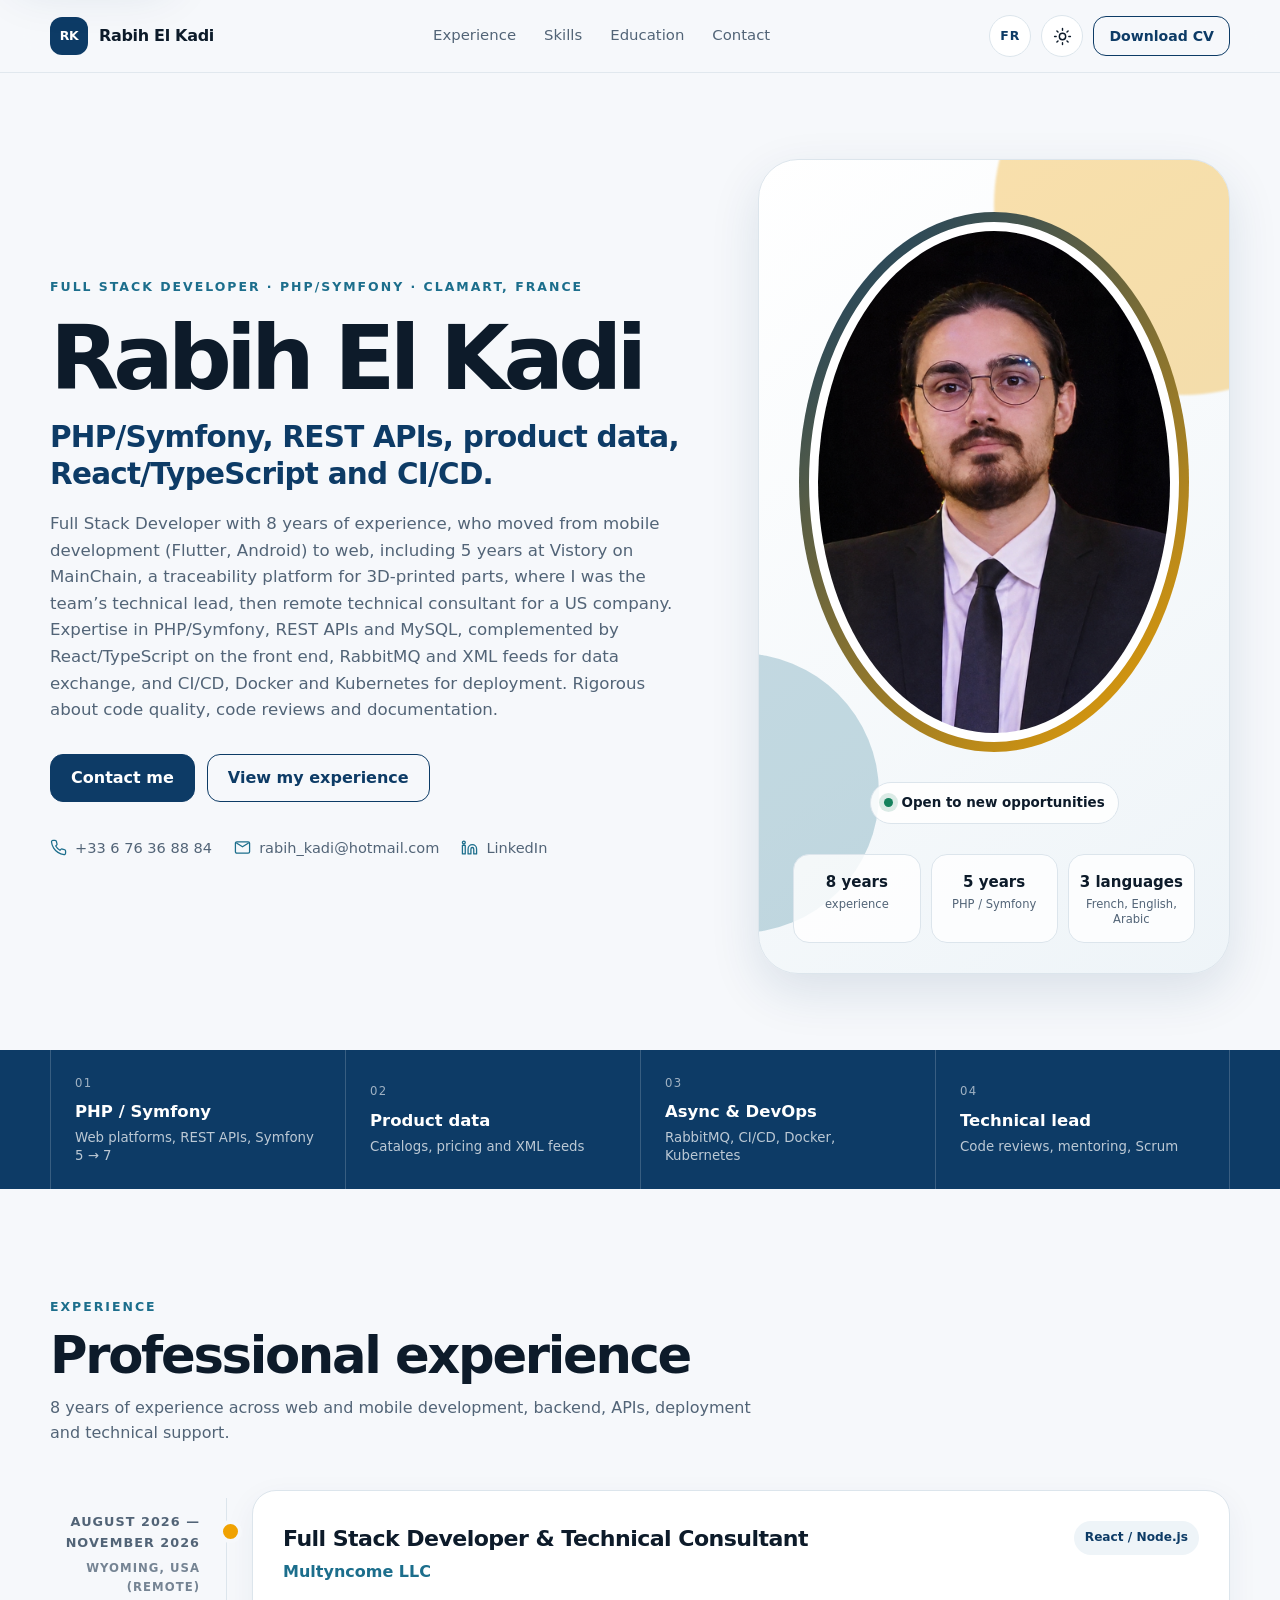
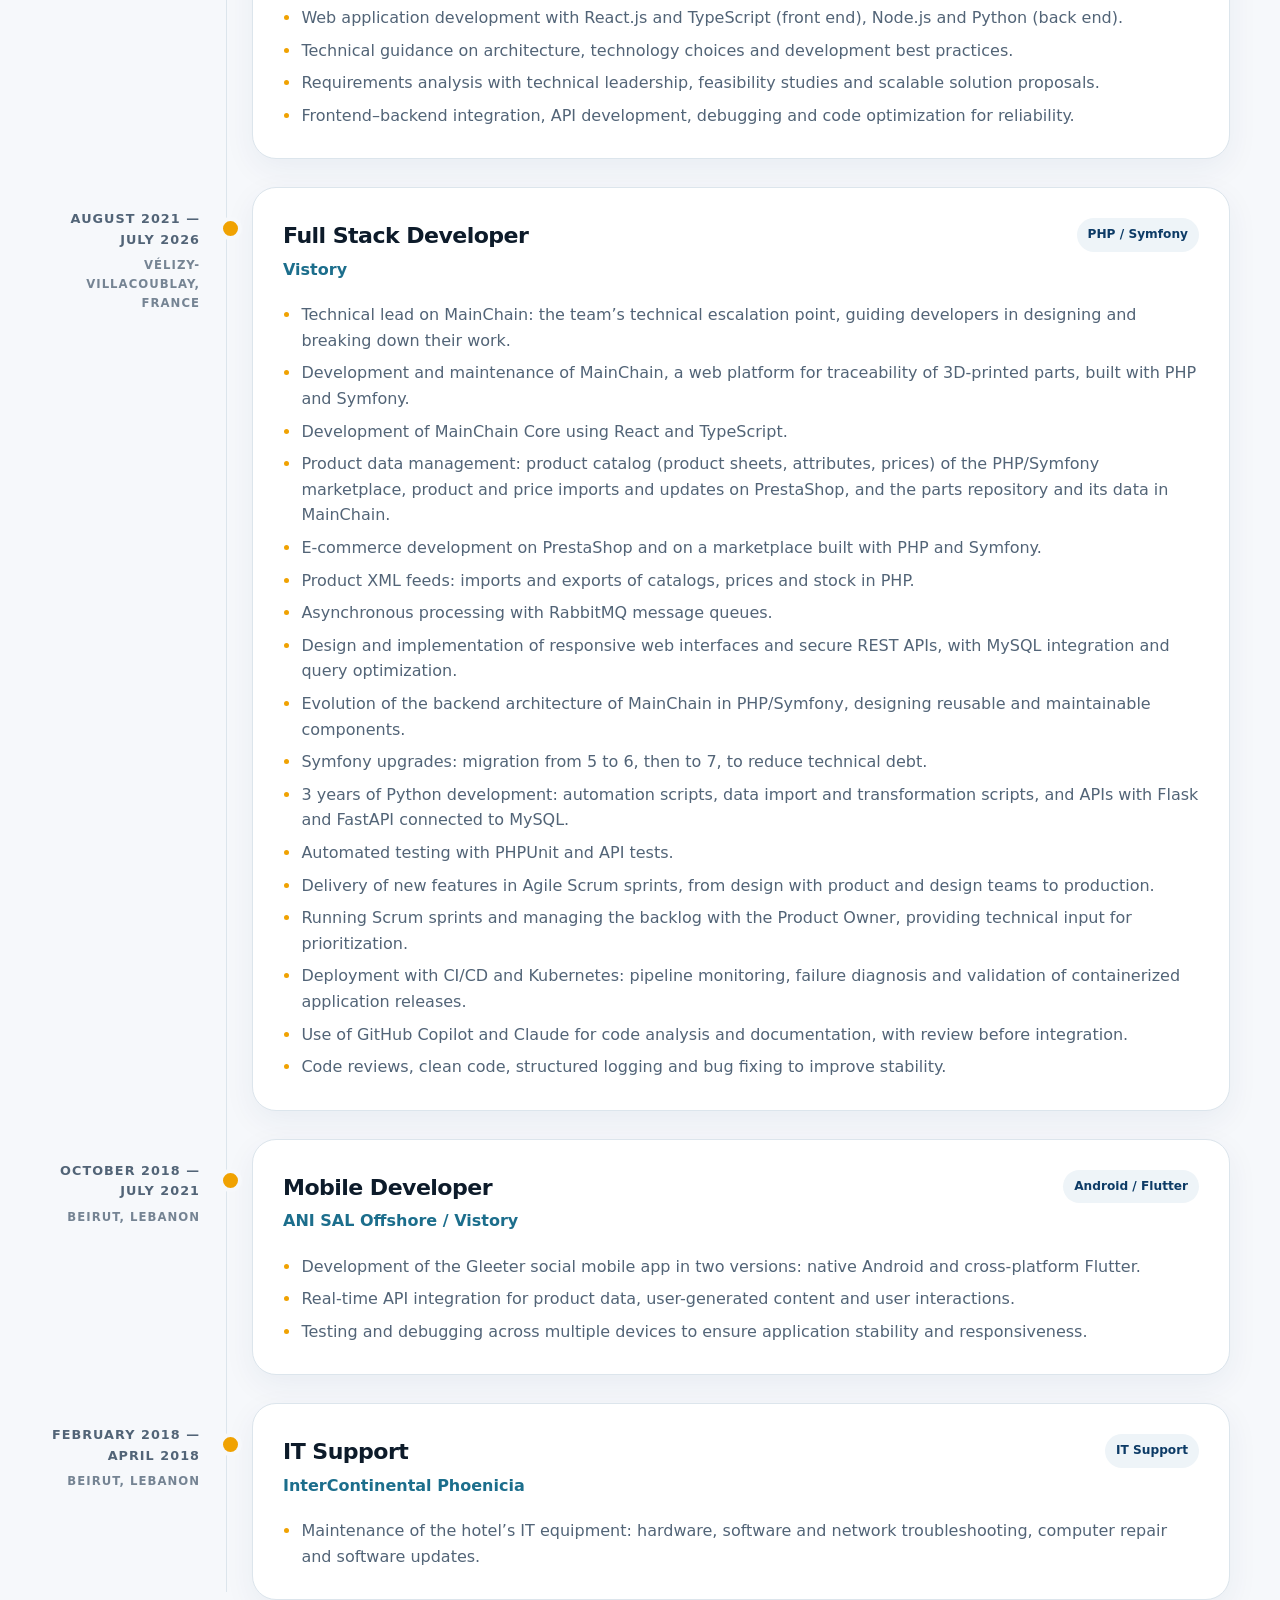
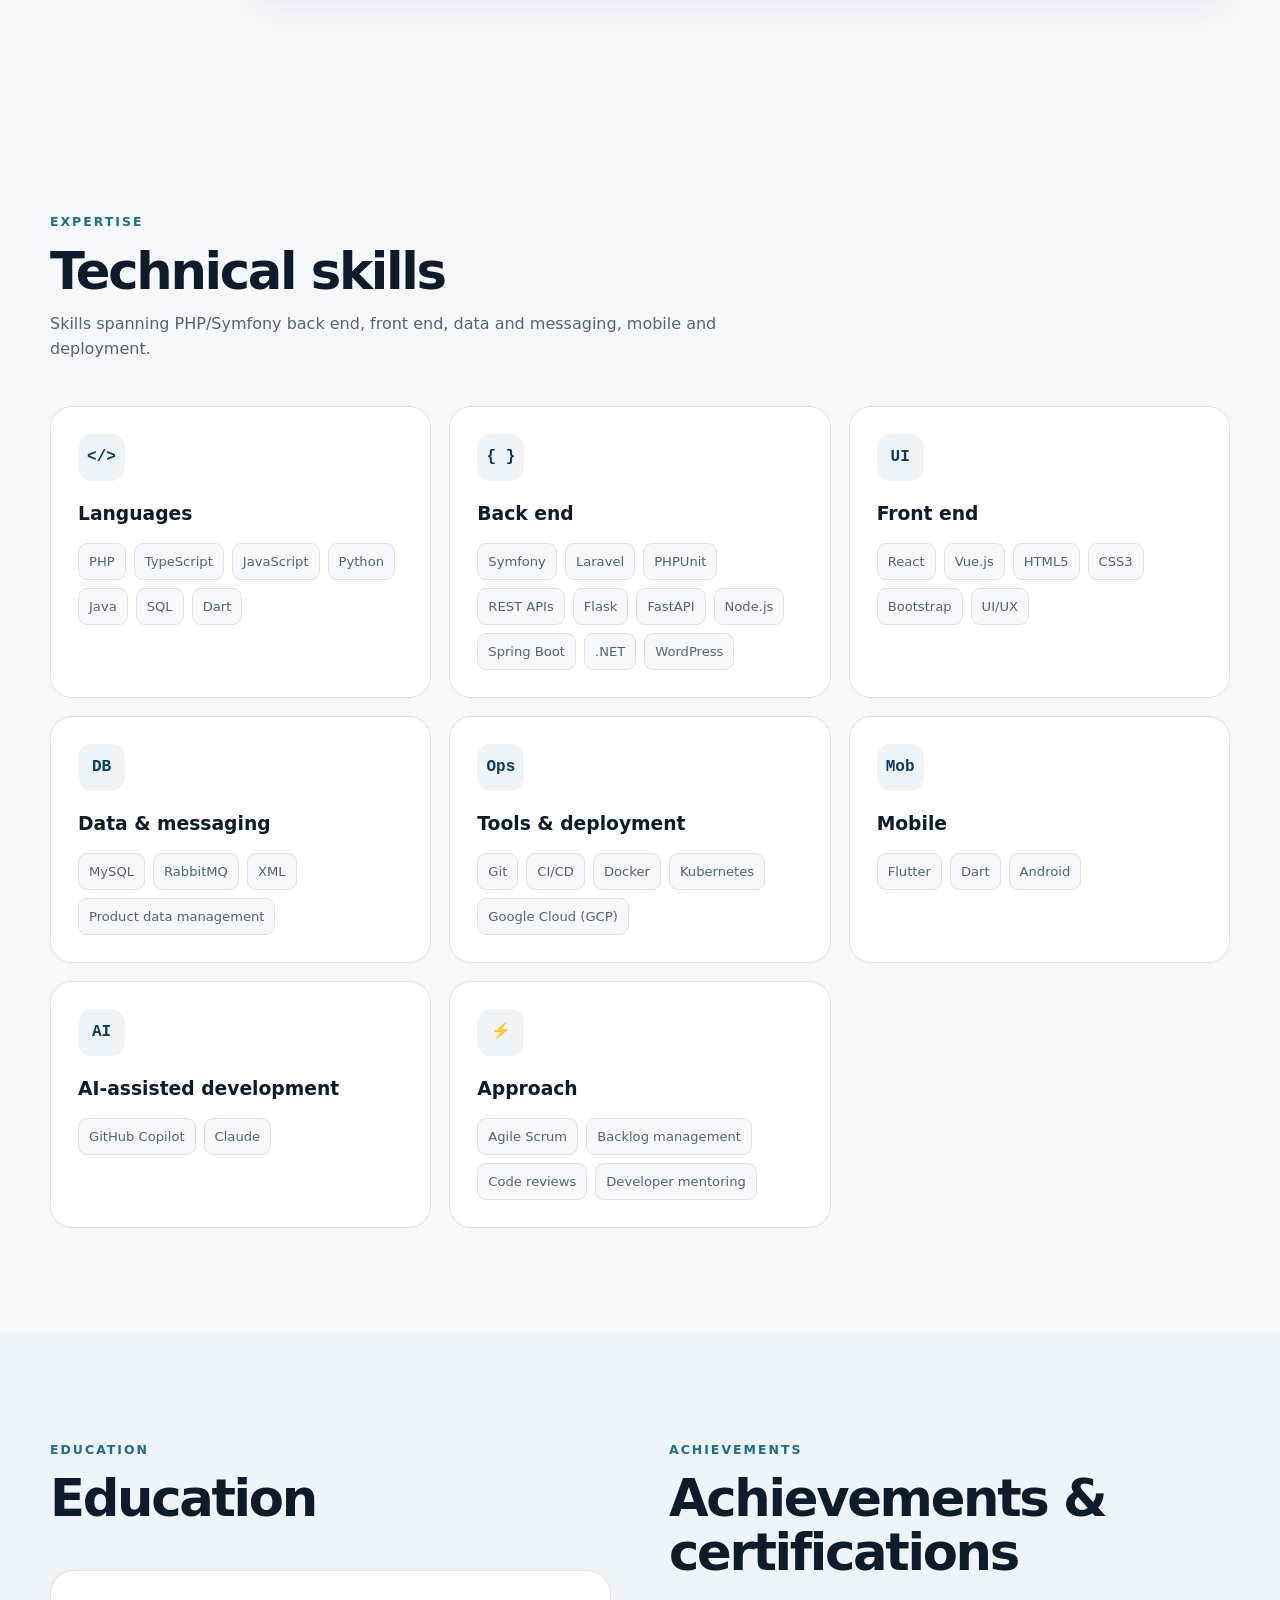
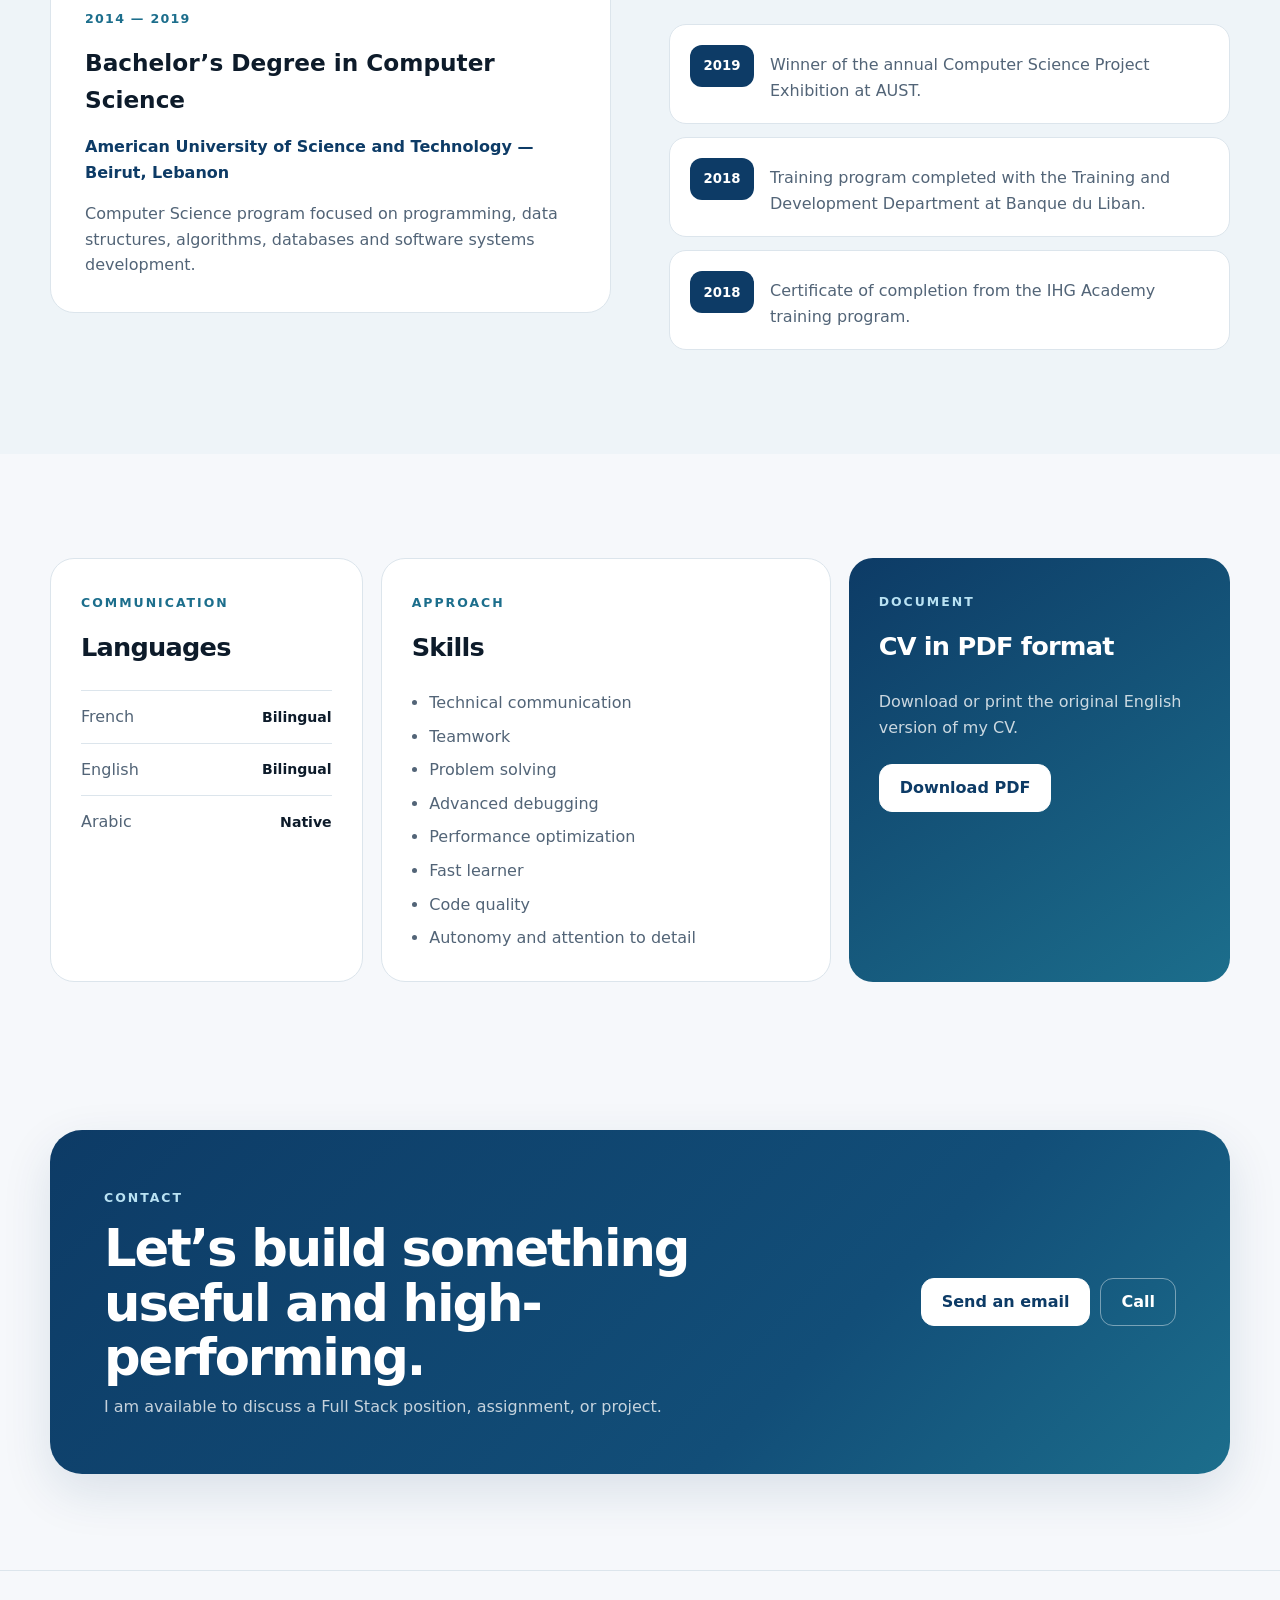
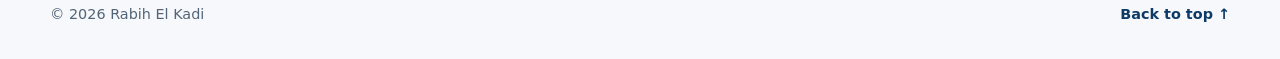
==== commit 41c34c85: "Update Multyncome LLC end date to November 2026 Co-Authored-By: Claude Opus 5.5 <noreply@anthropic.c" ====
--- a/en.html
+++ b/en.html
@@ -112,7 +112,7 @@
 <div class="timeline">
 <article class="timeline-item reveal">
 <div class="timeline-meta">
-<span>August 2026 — October 2026</span>
+<span>August 2026 — November 2026</span>
 <span>Wyoming, USA (remote)</span>
 </div>
 <div class="timeline-card">
